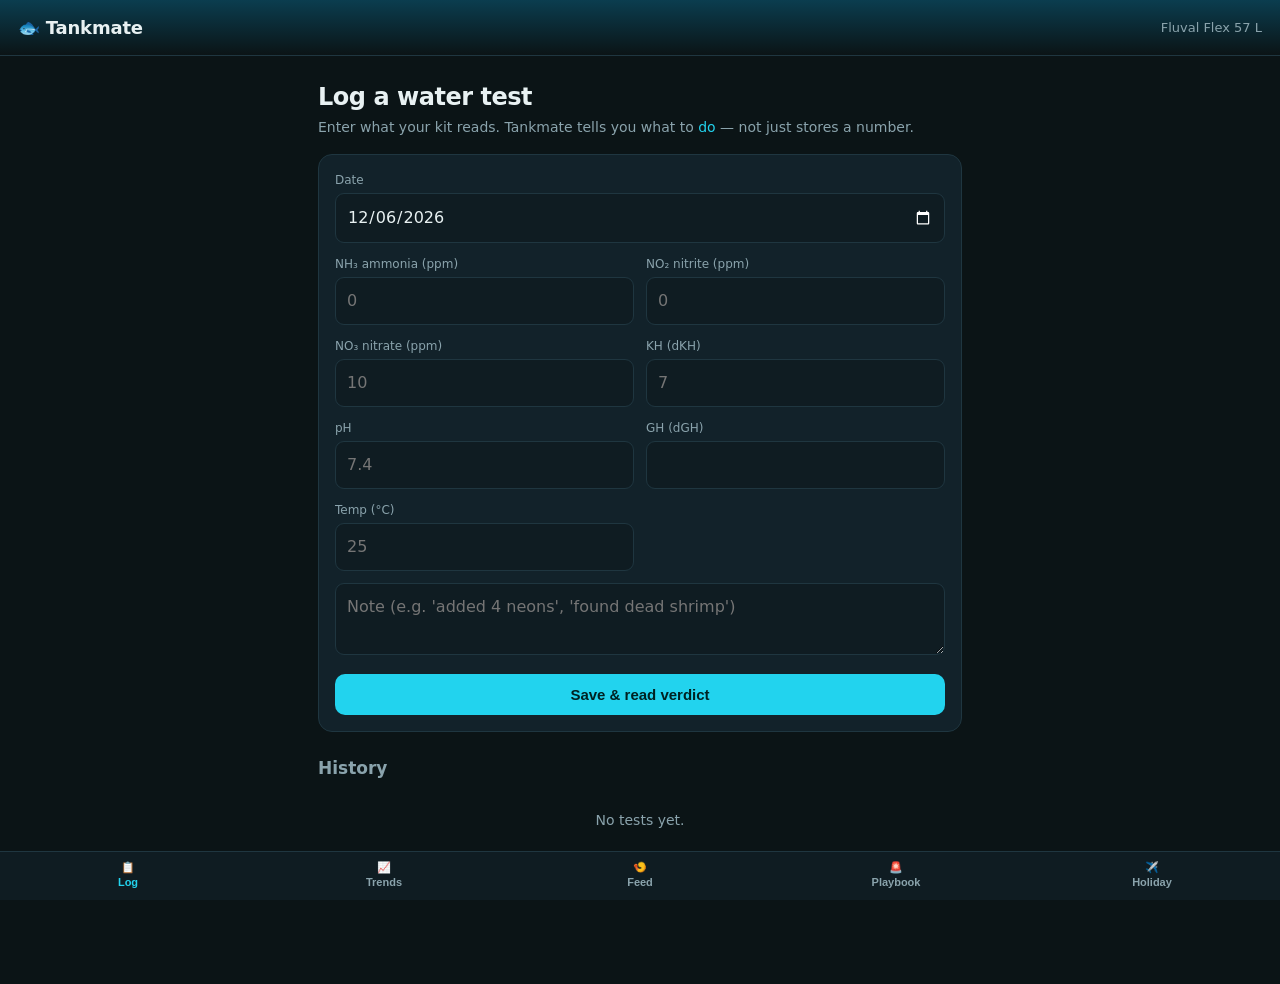
==== index.html @ 2f3f2711 "fix(web): keep keyboard focus ring on handover heading; numeric keypad for integer fields Review fol" ====
<!doctype html>
<html lang="en">
<head>
<meta charset="utf-8">
<meta name="viewport" content="width=device-width, initial-scale=1, viewport-fit=cover">
<meta name="theme-color" content="#0b3d4f">
<title>Tankmate — your aquarium co-pilot</title>
<meta name="description" content="Free local-first aquarium app: log water tests and get a plain verdict and action for ammonia, nitrite, nitrate, KH and pH, plus trends, feeding rotation, an incident playbook and a holiday handover sheet. Works offline; your data stays on your device.">
<meta name="color-scheme" content="dark">
<meta property="og:type" content="website">
<meta property="og:title" content="Tankmate — your aquarium co-pilot">
<meta property="og:description" content="Log a water test, get a verdict and what to do next. Offline, private, no account.">
<meta name="twitter:card" content="summary">
<link rel="icon" href="icon.svg" type="image/svg+xml">
<link rel="manifest" href="manifest.webmanifest">
<link rel="stylesheet" href="styles.css">
</head>
<body>
<header>
  <div class="brand">🐟 <b>Tankmate</b></div>
  <div class="tankname" id="tankname">Fluval Flex 57 L</div>
</header>

<noscript><p style="padding:16px">Tankmate needs JavaScript to run. Nothing is sent anywhere: your tests stay on this device.</p></noscript>

<main>
  <!-- LOG TAB -->
  <section id="tab-log" class="tab active">
    <h1>Log a water test</h1>
    <p class="sub">Enter what your kit reads. Tankmate tells you what to <em>do</em> — not just stores a number.</p>
    <form id="testform" class="card">
      <div class="row"><label for="f-date">Date</label><input type="date" id="f-date"></div>
      <div class="grid2">
        <div><label for="f-nh3">NH₃ ammonia (ppm)</label><input type="number" step="0.01" id="f-nh3" inputmode="decimal" autocomplete="off" placeholder="0"></div>
        <div><label for="f-no2">NO₂ nitrite (ppm)</label><input type="number" step="0.01" id="f-no2" inputmode="decimal" autocomplete="off" placeholder="0"></div>
        <div><label for="f-no3">NO₃ nitrate (ppm)</label><input type="number" step="1" id="f-no3" inputmode="numeric" autocomplete="off" placeholder="10"></div>
        <div><label for="f-kh">KH (dKH)</label><input type="number" step="1" id="f-kh" inputmode="numeric" autocomplete="off" placeholder="7"></div>
        <div><label for="f-ph">pH</label><input type="number" step="0.1" id="f-ph" inputmode="decimal" autocomplete="off" placeholder="7.4"></div>
        <div><label for="f-gh">GH (dGH)</label><input type="number" step="1" id="f-gh" inputmode="numeric" autocomplete="off" placeholder=""></div>
        <div><label for="f-temp">Temp (°C)</label><input type="number" step="0.1" id="f-temp" inputmode="decimal" autocomplete="off" placeholder="25"></div>
      </div>
      <textarea id="f-note" aria-label="Note" placeholder="Note (e.g. 'added 4 neons', 'found dead shrimp')"></textarea>
      <button type="submit">Save & read verdict</button>
    </form>
    <div id="verdicts" aria-live="polite"></div>
    <h2>History</h2>
    <div id="history" class="history"></div>
  </section>

  <!-- TRENDS TAB -->
  <section id="tab-trends" class="tab">
    <h1>Trends</h1>
    <p class="sub">The rate of change matters more than any single reading.</p>
    <div id="trend-cards"></div>
    <div class="card"><canvas id="chart" height="180" role="img" aria-label="Chart of nitrate and KH over time"></canvas><div class="legend" id="legend"></div></div>
  </section>

  <!-- FEEDING TAB -->
  <section id="tab-feed" class="tab">
    <h1>Feeding</h1>
    <div id="feed-today" class="card hero"></div>
    <h2>Daily schedule</h2>
    <div class="card">
      <p><b>Morning</b> — Tetra Micro Granules, one 3-finger pinch (gone in 60 s). If food hits the bottom, it was too much.</p>
      <p><b>After lights-out</b> — ONE item from the rotation below. <em>If in doubt, feed less.</em></p>
    </div>
    <h2>Sinking rotation</h2>
    <div id="rotation"></div>
  </section>

  <!-- PLAYBOOK TAB -->
  <section id="tab-playbook" class="tab">
    <h1>Incident playbook</h1>
    <p class="sub">Almost every freshwater emergency has the same first move: a partial water change.</p>
    <div id="playbook"></div>
  </section>

  <!-- HOLIDAY TAB -->
  <section id="tab-holiday" class="tab">
    <h1>Holiday handover</h1>
    <p class="sub">A friend-proof sheet for when you're away. No app does this — that's the point.</p>
    <div class="card">
      <div class="row"><label for="h-days">Days away</label><input type="number" id="h-days" value="7" min="1"></div>
      <div class="row"><label for="h-friend">Friend's name</label><input type="text" id="h-friend" placeholder="(optional)"></div>
      <button id="h-gen">Generate handover sheet</button>
    </div>
    <div id="handover"></div>
  </section>
  <footer style="text-align:center;color:var(--mut);font-size:13px;padding:18px 0 4px">
    Made by Marc · <a class="coffee-btn lemonsqueezy-button" href="https://marcriera.lemonsqueezy.com/checkout/buy/b6678503-277f-4679-81ec-1018a8c4cc12" target="_blank" rel="noopener noreferrer" style="display:none">☕ Buy me a coffee<span class="sr-only"> (opens in a new tab)</span></a>
  </footer>
</main>

<div id="tabannounce" class="sr-only" role="status"></div>
<nav class="tabbar" aria-label="Sections">
  <button data-tab="log" class="active" aria-current="page"><span aria-hidden="true">📋</span><span>Log</span></button>
  <button data-tab="trends"><span aria-hidden="true">📈</span><span>Trends</span></button>
  <button data-tab="feed"><span aria-hidden="true">🍤</span><span>Feed</span></button>
  <button data-tab="playbook"><span aria-hidden="true">🚨</span><span>Playbook</span></button>
  <button data-tab="holiday"><span aria-hidden="true">✈️</span><span>Holiday</span></button>
</nav>

<div id="installnudge" class="nudge" role="note" hidden>
  <span id="nudge-text"></span>
  <button id="nudge-install" type="button" hidden>Install Tankmate</button>
  <button id="nudge-close" type="button" aria-label="Dismiss">✕</button>
</div>

<script src="tanks.js"></script>
<script src="nudge.js"></script>
<script src="app.js"></script>
<script>
  // Reveal the coffee button only once a real checkout URL is configured.
  document.querySelectorAll('.coffee-btn').forEach(function (b) {
    if (b.href.indexOf('LEMONSQUEEZY_STORE') === -1) b.style.display = '';
  });
</script>
</body>
</html>
---- styles.css ----
:root{
  --bg:#0b1416; --panel:#12222a; --panel2:#0f1c22; --line:#1f3640; --ink:#e8f1f2; --mut:#8aa3ac;
  --good:#34d399; --warn:#fbbf24; --bad:#f87171; --acc:#22d3ee; --acc-d:#0b3d4f;
}
*{box-sizing:border-box} html,body{margin:0}
body{font:16px/1.5 system-ui,-apple-system,Segoe UI,Roboto,sans-serif;background:var(--bg);color:var(--ink);padding-bottom:74px}
/* The top padding picks up the device's safe-area inset so the header clears the
   status bar / Dynamic Island when Tankmate runs full-screen: added to the Home
   Screen on iOS, or inside the native iOS app. env() is 0 in a normal browser
   tab, so this is a no-op on the website. */
header{position:sticky;top:0;z-index:5;display:flex;justify-content:space-between;align-items:center;
  padding:14px 18px;padding-top:calc(14px + env(safe-area-inset-top));
  background:linear-gradient(180deg,var(--acc-d),#0b1416);border-bottom:1px solid var(--line)}
.brand{font-size:18px} .brand b{letter-spacing:-.01em}
.tankname{font-size:13px;color:var(--mut)}
main{max-width:680px;margin:0 auto;padding:18px}
.tab{display:none} .tab.active{display:block;animation:f .2s ease}
@keyframes f{from{opacity:0;transform:translateY(4px)}to{opacity:1}}
h1{font-size:24px;margin:.2em 0 .1em;letter-spacing:-.02em} h2{font-size:17px;margin:1.4em 0 .5em;color:var(--mut)}
.sub{color:var(--mut);margin:0 0 16px;font-size:14px} em{color:var(--acc);font-style:normal}
.card{background:var(--panel);border:1px solid var(--line);border-radius:14px;padding:16px;margin-bottom:14px}
.card.hero{background:linear-gradient(135deg,#123,var(--panel));border-color:var(--acc-d)}
label{display:block;font-size:12px;color:var(--mut);margin:0 0 4px}
input,textarea,select{width:100%;padding:11px;border-radius:9px;border:1px solid var(--line);background:var(--panel2);color:var(--ink);font:inherit}
.row{margin-bottom:12px} .grid2{display:grid;grid-template-columns:1fr 1fr;gap:12px;margin-bottom:12px}
textarea{min-height:54px;margin-bottom:12px;resize:vertical}
button{cursor:pointer;border:none;border-radius:10px;background:var(--acc);color:#022;font-weight:700;padding:12px 16px;font-size:15px;width:100%}
button:hover{filter:brightness(1.08)}
.verdict{border-left:4px solid var(--mut);border-radius:10px;padding:12px 14px;margin:10px 0;background:var(--panel)}
.verdict.good{border-color:var(--good)} .verdict.warn{border-color:var(--warn)} .verdict.bad{border-color:var(--bad)}
.verdict .top{display:flex;justify-content:space-between;align-items:baseline;font-weight:700}
.verdict .v{font-size:13px;padding:2px 8px;border-radius:99px}
.verdict.good .v{background:rgba(52,211,153,.15);color:var(--good)}
.verdict.warn .v{background:rgba(251,191,36,.15);color:var(--warn)}
.verdict.bad .v{background:rgba(248,113,113,.15);color:var(--bad)}
.verdict p{margin:.4em 0 0;font-size:14px;color:var(--ink)}
.verdict .act{margin-top:.5em;font-size:13px;color:var(--mut)}
.history .h{display:flex;justify-content:space-between;padding:10px 0;border-bottom:1px dashed var(--line);font-size:14px}
.history .h .d{color:var(--mut)} .history .h .vals{font-variant-numeric:tabular-nums}
.dot{display:inline-block;width:9px;height:9px;border-radius:99px;margin-left:5px;vertical-align:middle}
.dot.good{background:var(--good)} .dot.warn{background:var(--warn)} .dot.bad{background:var(--bad)}
.trend{display:flex;justify-content:space-between;align-items:center}
.trend .big{font-size:26px;font-weight:800} .trend small{color:var(--mut)}
.pb{border:1px solid var(--line);border-radius:12px;margin-bottom:10px;overflow:hidden}
.pb summary{padding:14px;font-weight:700;cursor:pointer;list-style:none;display:flex;justify-content:space-between}
.pb summary::-webkit-details-marker{display:none}
.pb[open] summary{border-bottom:1px solid var(--line)}
.pb .body{padding:14px} .pb .first{color:var(--bad);font-weight:600} .pb .then{color:var(--mut);font-size:14px;margin-top:6px}
.rot{display:flex;justify-content:space-between;padding:11px 14px;border:1px solid var(--line);border-radius:10px;margin-bottom:8px}
.rot.today{border-color:var(--acc);background:rgba(34,211,238,.07)}
.rot .day{font-weight:700;width:46px} .rot .food{flex:1} .rot .port{color:var(--mut);font-size:13px;text-align:right}
.sheet{background:#fff;color:#111;border-radius:12px;padding:20px;font-size:14px;line-height:1.6}
.sheet h3{margin:.2em 0} .sheet ul{padding-left:18px} .sheet .box{border:1px dashed #999;border-radius:8px;padding:10px;margin:10px 0}
.sheet .print{background:#0b3d4f;color:#fff}
.tabbar{position:fixed;bottom:0;left:0;right:0;display:flex;background:var(--panel2);border-top:1px solid var(--line);padding-bottom:env(safe-area-inset-bottom)}
.tabbar button{flex:1;min-height:48px;background:none;color:var(--mut);font-weight:600;font-size:11px;display:flex;flex-direction:column;align-items:center;gap:2px;padding:9px 0;border-radius:0}
.tabbar button span{font-size:11px} .tabbar button.active{color:var(--acc)}
canvas{width:100%}
.sheet h3:focus:not(:focus-visible){outline:none}
.sheet h3:focus-visible{outline:2px solid #0b3d4f;outline-offset:2px} .legend{display:flex;gap:14px;flex-wrap:wrap;font-size:12px;color:var(--mut);margin-top:8px}
.legend i{display:inline-block;width:10px;height:3px;margin-right:4px;vertical-align:middle}
.legend i.dash{width:14px;height:0;border-top:3px dashed currentColor}
.empty{color:var(--mut);font-size:14px;text-align:center;padding:20px}
/* Native-iOS tank switcher (only rendered when the shell reports itself). */
#tankswitch{background:var(--panel);color:var(--ink);border:1px solid var(--line);border-radius:8px;
  font:inherit;font-size:13px;padding:4px 6px;max-width:42vw}
/* Install nudge: dismissible bar above the tab bar, shown after the first saved test. */
.nudge{position:fixed;left:0;right:0;bottom:calc(58px + env(safe-area-inset-bottom));z-index:5;display:flex;align-items:center;gap:8px;
  max-width:680px;margin:0 auto;padding:10px 12px;background:var(--panel2);border:1px solid var(--acc);border-radius:10px;font-size:13px}
.nudge[hidden]{display:none}
/* Bar (~45px; ~75px when the text wraps on narrow screens) sits above the 58px tab bar: keep content scrollable past it. */
body.has-nudge{padding-bottom:calc(150px + env(safe-area-inset-bottom))}
.nudge span{flex:1} .nudge button{flex:none;width:auto;padding:6px 10px;font-size:13px;min-height:44px;min-width:44px}
.nudge #nudge-close{background:none;color:var(--mut)}

@media (prefers-reduced-motion:reduce){.tab.active{animation:none}}
/* Holiday handover: print only the sheet, on white. */
@media print{
  header,.tabbar,.nudge,footer,h1,.sub,#tab-holiday>*:not(#handover){display:none!important}
  body{background:#fff;color:#000;padding:0} main{padding:0;max-width:none}
}

.sr-only{position:absolute;width:1px;height:1px;margin:-1px;padding:0;overflow:hidden;clip:rect(0,0,0,0);white-space:nowrap;border:0}

/* Keyboard focus: visible on every interactive control (the dark theme hides the default ring). */
a:focus-visible,button:focus-visible,input:focus-visible,textarea:focus-visible,select:focus-visible,summary:focus-visible{outline:2px solid var(--acc);outline-offset:2px}
summary:focus-visible,.tabbar button:focus-visible{outline-offset:-2px} /* parents clip an outside ring */
footer a{color:var(--acc)}

html{scroll-padding-bottom:90px} /* keep a focused control clear of the fixed tab bar */
html:has(body.has-nudge){scroll-padding-bottom:160px}
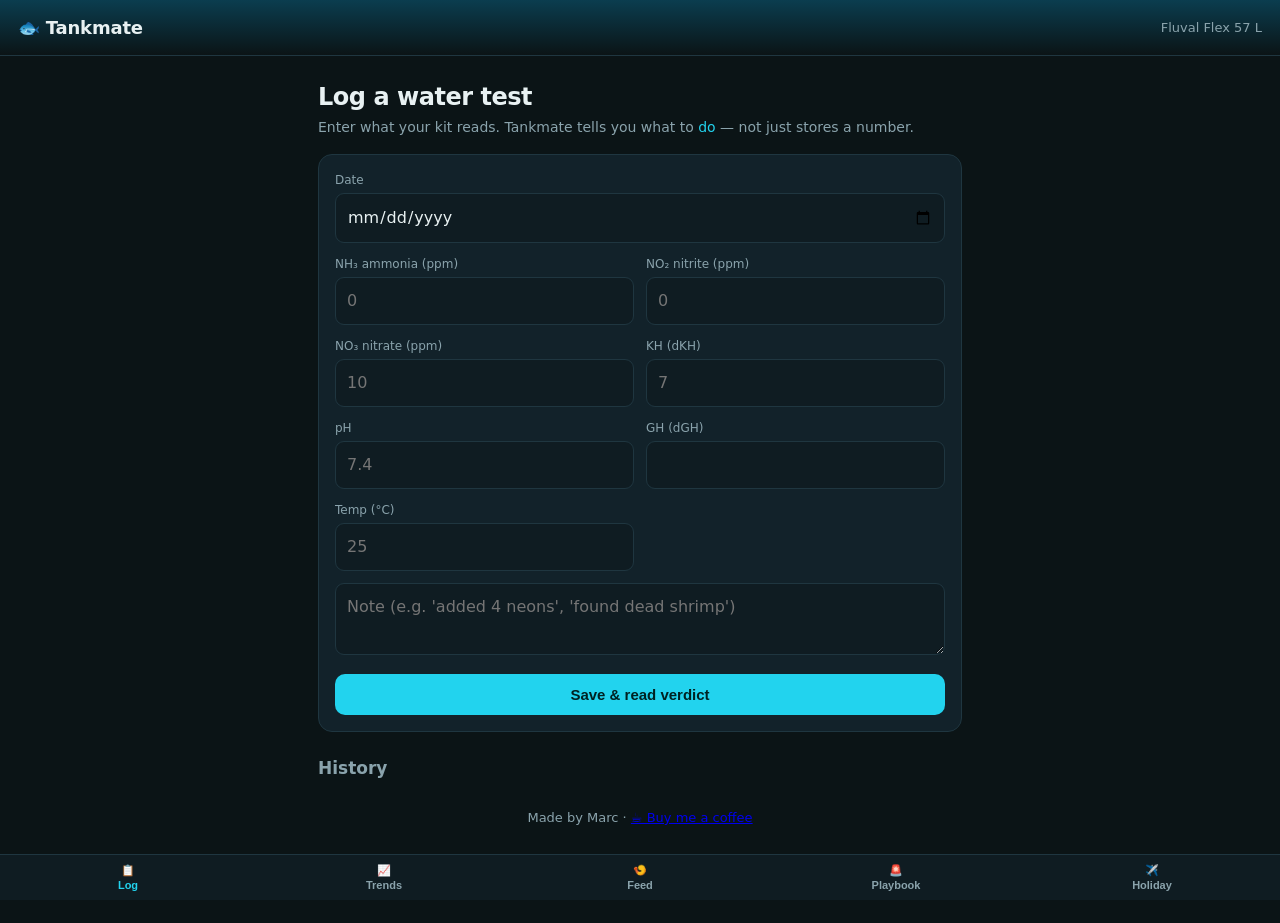
==== commit 7b79ebda: "fix(a11y): associate form labels, announce verdicts, visible focus Labels were not tied to their inp" ====
--- a/index.html
+++ b/index.html
@@ -5,13 +5,6 @@
 <meta name="viewport" content="width=device-width, initial-scale=1, viewport-fit=cover">
 <meta name="theme-color" content="#0b3d4f">
 <title>Tankmate — your aquarium co-pilot</title>
-<meta name="description" content="Free local-first aquarium app: log water tests and get a plain verdict and action for ammonia, nitrite, nitrate, KH and pH, plus trends, feeding rotation, an incident playbook and a holiday handover sheet. Works offline; your data stays on your device.">
-<meta name="color-scheme" content="dark">
-<meta property="og:type" content="website">
-<meta property="og:title" content="Tankmate — your aquarium co-pilot">
-<meta property="og:description" content="Log a water test, get a verdict and what to do next. Offline, private, no account.">
-<meta name="twitter:card" content="summary">
-<link rel="icon" href="icon.svg" type="image/svg+xml">
 <link rel="manifest" href="manifest.webmanifest">
 <link rel="stylesheet" href="styles.css">
 </head>
@@ -21,8 +14,6 @@
   <div class="tankname" id="tankname">Fluval Flex 57 L</div>
 </header>
 
-<noscript><p style="padding:16px">Tankmate needs JavaScript to run. Nothing is sent anywhere: your tests stay on this device.</p></noscript>
-
 <main>
   <!-- LOG TAB -->
   <section id="tab-log" class="tab active">
@@ -31,13 +22,13 @@
     <form id="testform" class="card">
       <div class="row"><label for="f-date">Date</label><input type="date" id="f-date"></div>
       <div class="grid2">
-        <div><label for="f-nh3">NH₃ ammonia (ppm)</label><input type="number" step="0.01" id="f-nh3" inputmode="decimal" autocomplete="off" placeholder="0"></div>
-        <div><label for="f-no2">NO₂ nitrite (ppm)</label><input type="number" step="0.01" id="f-no2" inputmode="decimal" autocomplete="off" placeholder="0"></div>
-        <div><label for="f-no3">NO₃ nitrate (ppm)</label><input type="number" step="1" id="f-no3" inputmode="numeric" autocomplete="off" placeholder="10"></div>
-        <div><label for="f-kh">KH (dKH)</label><input type="number" step="1" id="f-kh" inputmode="numeric" autocomplete="off" placeholder="7"></div>
-        <div><label for="f-ph">pH</label><input type="number" step="0.1" id="f-ph" inputmode="decimal" autocomplete="off" placeholder="7.4"></div>
-        <div><label for="f-gh">GH (dGH)</label><input type="number" step="1" id="f-gh" inputmode="numeric" autocomplete="off" placeholder=""></div>
-        <div><label for="f-temp">Temp (°C)</label><input type="number" step="0.1" id="f-temp" inputmode="decimal" autocomplete="off" placeholder="25"></div>
+        <div><label for="f-nh3">NH₃ ammonia (ppm)</label><input type="number" min="0" step="0.01" id="f-nh3" placeholder="0"></div>
+        <div><label for="f-no2">NO₂ nitrite (ppm)</label><input type="number" min="0" step="0.01" id="f-no2" placeholder="0"></div>
+        <div><label for="f-no3">NO₃ nitrate (ppm)</label><input type="number" min="0" step="1" id="f-no3" placeholder="10"></div>
+        <div><label for="f-kh">KH (dKH)</label><input type="number" min="0" step="1" id="f-kh" placeholder="7"></div>
+        <div><label for="f-ph">pH</label><input type="number" min="0" step="0.1" id="f-ph" placeholder="7.4"></div>
+        <div><label for="f-gh">GH (dGH)</label><input type="number" min="0" step="1" id="f-gh" placeholder=""></div>
+        <div><label for="f-temp">Temp (°C)</label><input type="number" min="0" step="0.1" id="f-temp" placeholder="25"></div>
       </div>
       <textarea id="f-note" aria-label="Note" placeholder="Note (e.g. 'added 4 neons', 'found dead shrimp')"></textarea>
       <button type="submit">Save & read verdict</button>
@@ -52,7 +43,7 @@
     <h1>Trends</h1>
     <p class="sub">The rate of change matters more than any single reading.</p>
     <div id="trend-cards"></div>
-    <div class="card"><canvas id="chart" height="180" role="img" aria-label="Chart of nitrate and KH over time"></canvas><div class="legend" id="legend"></div></div>
+    <div class="card"><canvas id="chart" height="180" role="img" aria-label="Chart of nitrate and KH over time; the figures are in the cards above and the history list."></canvas><div class="legend" id="legend"></div></div>
   </section>
 
   <!-- FEEDING TAB -->
@@ -80,35 +71,28 @@
     <h1>Holiday handover</h1>
     <p class="sub">A friend-proof sheet for when you're away. No app does this — that's the point.</p>
     <div class="card">
-      <div class="row"><label for="h-days">Days away</label><input type="number" id="h-days" value="7" min="1"></div>
+      <div class="row"><label for="h-days">Days away</label><input type="number" id="h-days" value="7" min="1" max="365" step="1"></div>
       <div class="row"><label for="h-friend">Friend's name</label><input type="text" id="h-friend" placeholder="(optional)"></div>
-      <button id="h-gen">Generate handover sheet</button>
+      <button type="button" id="h-gen">Generate handover sheet</button>
     </div>
-    <div id="handover"></div>
+    <div id="handover" aria-live="polite"></div>
   </section>
   <footer style="text-align:center;color:var(--mut);font-size:13px;padding:18px 0 4px">
-    Made by Marc · <a class="coffee-btn lemonsqueezy-button" href="https://marcriera.lemonsqueezy.com/checkout/buy/b6678503-277f-4679-81ec-1018a8c4cc12" target="_blank" rel="noopener noreferrer" style="display:none">☕ Buy me a coffee<span class="sr-only"> (opens in a new tab)</span></a>
+    Made by Marc · <a class="coffee-btn lemonsqueezy-button" href="https://marcriera.lemonsqueezy.com/checkout/buy/5fbc35a0-bd77-470f-8e9b-e184199a3f4f?embed=1" style="display:none">☕ Buy me a coffee</a>
   </footer>
 </main>
 
-<div id="tabannounce" class="sr-only" role="status"></div>
 <nav class="tabbar" aria-label="Sections">
-  <button data-tab="log" class="active" aria-current="page"><span aria-hidden="true">📋</span><span>Log</span></button>
-  <button data-tab="trends"><span aria-hidden="true">📈</span><span>Trends</span></button>
-  <button data-tab="feed"><span aria-hidden="true">🍤</span><span>Feed</span></button>
-  <button data-tab="playbook"><span aria-hidden="true">🚨</span><span>Playbook</span></button>
-  <button data-tab="holiday"><span aria-hidden="true">✈️</span><span>Holiday</span></button>
+  <button type="button" data-tab="log" class="active" aria-current="page"><span aria-hidden="true">📋</span><span>Log</span></button>
+  <button type="button" data-tab="trends"><span aria-hidden="true">📈</span><span>Trends</span></button>
+  <button type="button" data-tab="feed"><span aria-hidden="true">🍤</span><span>Feed</span></button>
+  <button type="button" data-tab="playbook"><span aria-hidden="true">🚨</span><span>Playbook</span></button>
+  <button type="button" data-tab="holiday"><span aria-hidden="true">✈️</span><span>Holiday</span></button>
 </nav>
 
-<div id="installnudge" class="nudge" role="note" hidden>
-  <span id="nudge-text"></span>
-  <button id="nudge-install" type="button" hidden>Install Tankmate</button>
-  <button id="nudge-close" type="button" aria-label="Dismiss">✕</button>
-</div>
-
-<script src="tanks.js"></script>
-<script src="nudge.js"></script>
 <script src="app.js"></script>
+<!-- Lemon Squeezy hosted-checkout overlay -->
+<script src="https://app.lemonsqueezy.com/js/lemon.js" defer></script>
 <script>
   // Reveal the coffee button only once a real checkout URL is configured.
   document.querySelectorAll('.coffee-btn').forEach(function (b) {
--- a/styles.css
+++ b/styles.css
@@ -53,39 +53,12 @@
 .sheet h3{margin:.2em 0} .sheet ul{padding-left:18px} .sheet .box{border:1px dashed #999;border-radius:8px;padding:10px;margin:10px 0}
 .sheet .print{background:#0b3d4f;color:#fff}
 .tabbar{position:fixed;bottom:0;left:0;right:0;display:flex;background:var(--panel2);border-top:1px solid var(--line);padding-bottom:env(safe-area-inset-bottom)}
-.tabbar button{flex:1;min-height:48px;background:none;color:var(--mut);font-weight:600;font-size:11px;display:flex;flex-direction:column;align-items:center;gap:2px;padding:9px 0;border-radius:0}
+.tabbar button{flex:1;background:none;color:var(--mut);font-weight:600;font-size:11px;display:flex;flex-direction:column;align-items:center;gap:2px;padding:9px 0;border-radius:0}
 .tabbar button span{font-size:11px} .tabbar button.active{color:var(--acc)}
-canvas{width:100%}
-.sheet h3:focus:not(:focus-visible){outline:none}
-.sheet h3:focus-visible{outline:2px solid #0b3d4f;outline-offset:2px} .legend{display:flex;gap:14px;flex-wrap:wrap;font-size:12px;color:var(--mut);margin-top:8px}
+canvas{width:100%} .legend{display:flex;gap:14px;flex-wrap:wrap;font-size:12px;color:var(--mut);margin-top:8px}
 .legend i{display:inline-block;width:10px;height:3px;margin-right:4px;vertical-align:middle}
-.legend i.dash{width:14px;height:0;border-top:3px dashed currentColor}
 .empty{color:var(--mut);font-size:14px;text-align:center;padding:20px}
-/* Native-iOS tank switcher (only rendered when the shell reports itself). */
-#tankswitch{background:var(--panel);color:var(--ink);border:1px solid var(--line);border-radius:8px;
-  font:inherit;font-size:13px;padding:4px 6px;max-width:42vw}
-/* Install nudge: dismissible bar above the tab bar, shown after the first saved test. */
-.nudge{position:fixed;left:0;right:0;bottom:calc(58px + env(safe-area-inset-bottom));z-index:5;display:flex;align-items:center;gap:8px;
-  max-width:680px;margin:0 auto;padding:10px 12px;background:var(--panel2);border:1px solid var(--acc);border-radius:10px;font-size:13px}
-.nudge[hidden]{display:none}
-/* Bar (~45px; ~75px when the text wraps on narrow screens) sits above the 58px tab bar: keep content scrollable past it. */
-body.has-nudge{padding-bottom:calc(150px + env(safe-area-inset-bottom))}
-.nudge span{flex:1} .nudge button{flex:none;width:auto;padding:6px 10px;font-size:13px;min-height:44px;min-width:44px}
-.nudge #nudge-close{background:none;color:var(--mut)}
-
+/* Keyboard focus must be visible on the dark theme (buttons, inputs, playbook summaries). */
+:focus-visible{outline:2px solid var(--acc);outline-offset:2px}
+.sheet :focus-visible{outline-color:#0b3d4f}
 @media (prefers-reduced-motion:reduce){.tab.active{animation:none}}
-/* Holiday handover: print only the sheet, on white. */
-@media print{
-  header,.tabbar,.nudge,footer,h1,.sub,#tab-holiday>*:not(#handover){display:none!important}
-  body{background:#fff;color:#000;padding:0} main{padding:0;max-width:none}
-}
-
-.sr-only{position:absolute;width:1px;height:1px;margin:-1px;padding:0;overflow:hidden;clip:rect(0,0,0,0);white-space:nowrap;border:0}
-
-/* Keyboard focus: visible on every interactive control (the dark theme hides the default ring). */
-a:focus-visible,button:focus-visible,input:focus-visible,textarea:focus-visible,select:focus-visible,summary:focus-visible{outline:2px solid var(--acc);outline-offset:2px}
-summary:focus-visible,.tabbar button:focus-visible{outline-offset:-2px} /* parents clip an outside ring */
-footer a{color:var(--acc)}
-
-html{scroll-padding-bottom:90px} /* keep a focused control clear of the fixed tab bar */
-html:has(body.has-nudge){scroll-padding-bottom:160px}
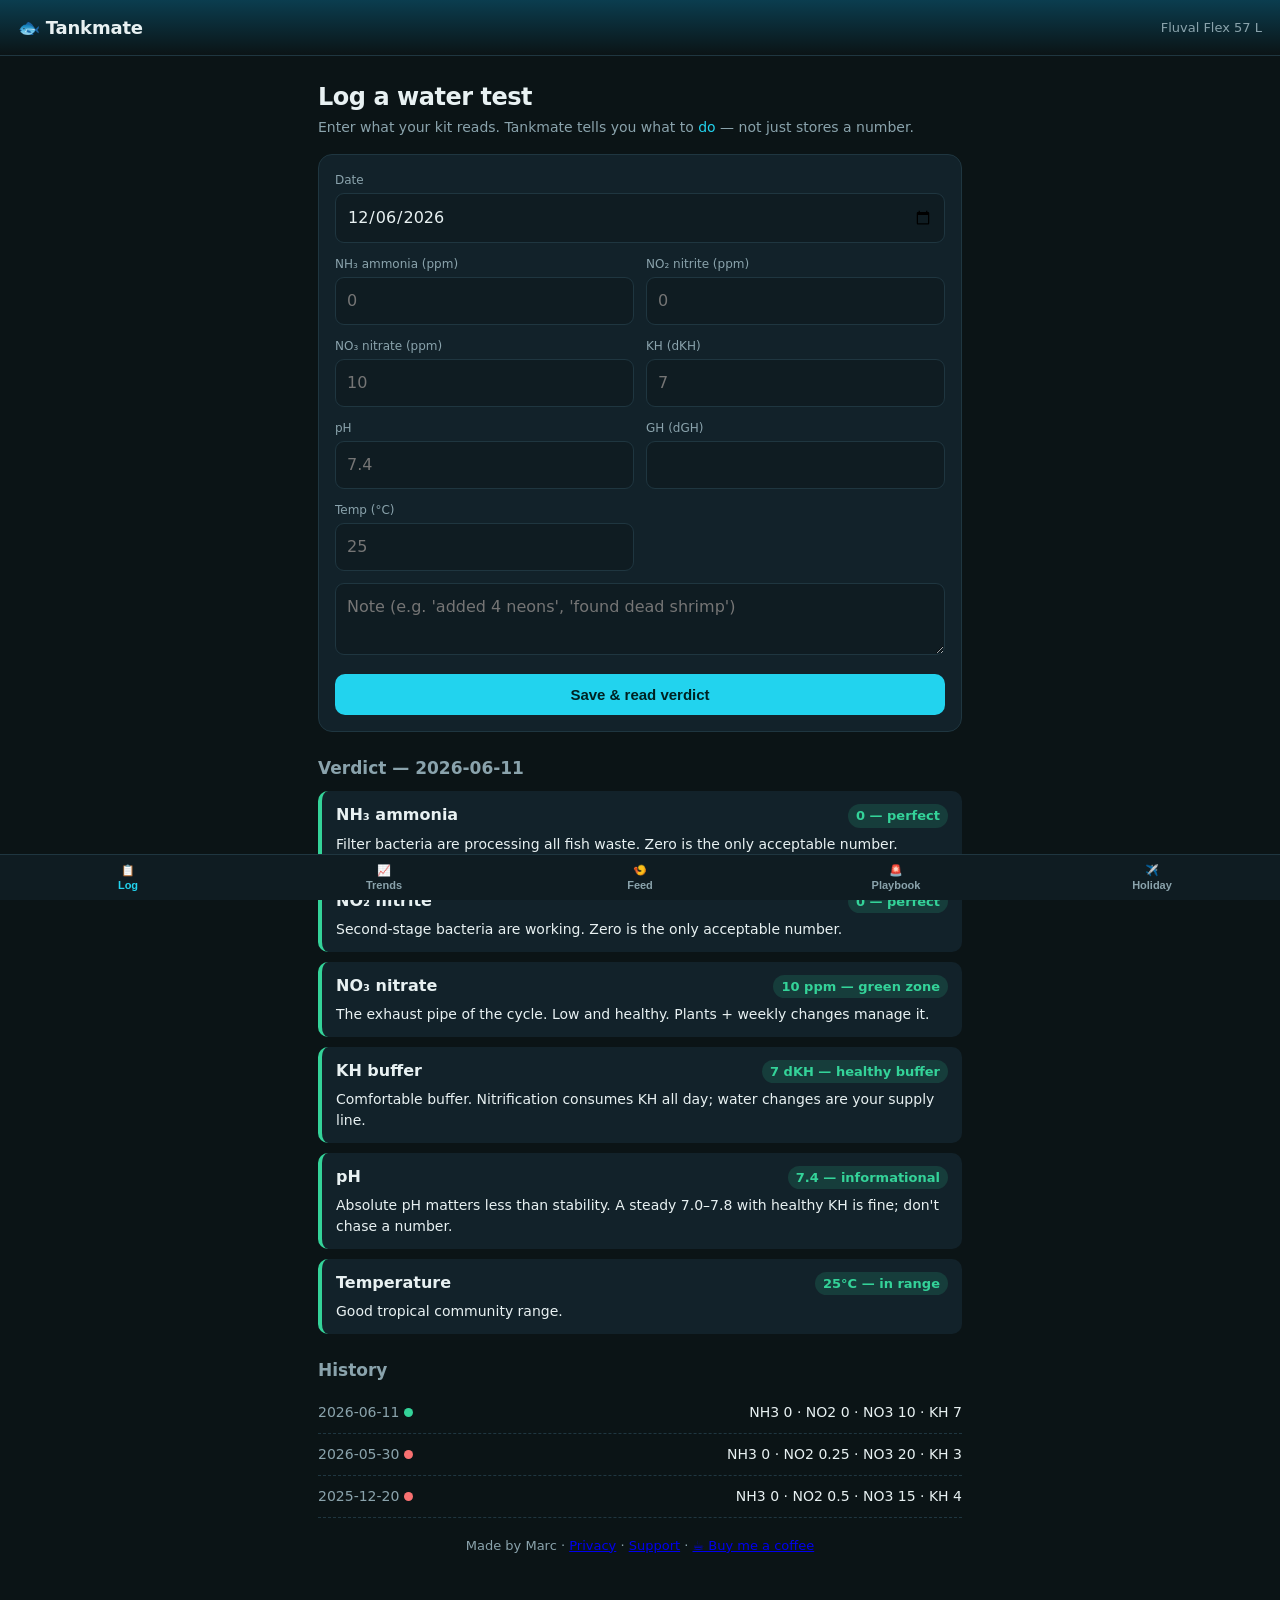
==== commit e63d02ff: "docs(site): make the privacy and support pages match what the app does Privacy: disclose the Lemon S" ====
--- a/index.html
+++ b/index.html
@@ -5,6 +5,14 @@
 <meta name="viewport" content="width=device-width, initial-scale=1, viewport-fit=cover">
 <meta name="theme-color" content="#0b3d4f">
 <title>Tankmate — your aquarium co-pilot</title>
+<meta name="description" content="Log your aquarium water tests and get a verdict and an action, not just a stored number. Free, no account, works offline; your data stays on your device.">
+<link rel="canonical" href="https://tankmate.joanmarcriera.es/">
+<meta property="og:type" content="website">
+<meta property="og:site_name" content="Tankmate">
+<meta property="og:title" content="Tankmate — your aquarium co-pilot">
+<meta property="og:description" content="Log your aquarium water tests and get a verdict and an action, not just a stored number. Free, no account, works offline; your data stays on your device.">
+<meta property="og:url" content="https://tankmate.joanmarcriera.es/">
+<link rel="icon" href="icon.svg" type="image/svg+xml">
 <link rel="manifest" href="manifest.webmanifest">
 <link rel="stylesheet" href="styles.css">
 </head>
@@ -20,20 +28,20 @@
     <h1>Log a water test</h1>
     <p class="sub">Enter what your kit reads. Tankmate tells you what to <em>do</em> — not just stores a number.</p>
     <form id="testform" class="card">
-      <div class="row"><label for="f-date">Date</label><input type="date" id="f-date"></div>
+      <div class="row"><label>Date</label><input type="date" id="f-date"></div>
       <div class="grid2">
-        <div><label for="f-nh3">NH₃ ammonia (ppm)</label><input type="number" min="0" step="0.01" id="f-nh3" placeholder="0"></div>
-        <div><label for="f-no2">NO₂ nitrite (ppm)</label><input type="number" min="0" step="0.01" id="f-no2" placeholder="0"></div>
-        <div><label for="f-no3">NO₃ nitrate (ppm)</label><input type="number" min="0" step="1" id="f-no3" placeholder="10"></div>
-        <div><label for="f-kh">KH (dKH)</label><input type="number" min="0" step="1" id="f-kh" placeholder="7"></div>
-        <div><label for="f-ph">pH</label><input type="number" min="0" step="0.1" id="f-ph" placeholder="7.4"></div>
-        <div><label for="f-gh">GH (dGH)</label><input type="number" min="0" step="1" id="f-gh" placeholder=""></div>
-        <div><label for="f-temp">Temp (°C)</label><input type="number" min="0" step="0.1" id="f-temp" placeholder="25"></div>
+        <div><label>NH₃ ammonia (ppm)</label><input type="number" step="0.01" id="f-nh3" placeholder="0"></div>
+        <div><label>NO₂ nitrite (ppm)</label><input type="number" step="0.01" id="f-no2" placeholder="0"></div>
+        <div><label>NO₃ nitrate (ppm)</label><input type="number" step="1" id="f-no3" placeholder="10"></div>
+        <div><label>KH (dKH)</label><input type="number" step="1" id="f-kh" placeholder="7"></div>
+        <div><label>pH</label><input type="number" step="0.1" id="f-ph" placeholder="7.4"></div>
+        <div><label>GH (dGH)</label><input type="number" step="1" id="f-gh" placeholder=""></div>
+        <div><label>Temp (°C)</label><input type="number" step="0.1" id="f-temp" placeholder="25"></div>
       </div>
-      <textarea id="f-note" aria-label="Note" placeholder="Note (e.g. 'added 4 neons', 'found dead shrimp')"></textarea>
+      <textarea id="f-note" placeholder="Note (e.g. 'added 4 neons', 'found dead shrimp')"></textarea>
       <button type="submit">Save & read verdict</button>
     </form>
-    <div id="verdicts" aria-live="polite"></div>
+    <div id="verdicts"></div>
     <h2>History</h2>
     <div id="history" class="history"></div>
   </section>
@@ -43,7 +51,7 @@
     <h1>Trends</h1>
     <p class="sub">The rate of change matters more than any single reading.</p>
     <div id="trend-cards"></div>
-    <div class="card"><canvas id="chart" height="180" role="img" aria-label="Chart of nitrate and KH over time; the figures are in the cards above and the history list."></canvas><div class="legend" id="legend"></div></div>
+    <div class="card"><canvas id="chart" height="180"></canvas><div class="legend" id="legend"></div></div>
   </section>
 
   <!-- FEEDING TAB -->
@@ -71,23 +79,23 @@
     <h1>Holiday handover</h1>
     <p class="sub">A friend-proof sheet for when you're away. No app does this — that's the point.</p>
     <div class="card">
-      <div class="row"><label for="h-days">Days away</label><input type="number" id="h-days" value="7" min="1" max="365" step="1"></div>
-      <div class="row"><label for="h-friend">Friend's name</label><input type="text" id="h-friend" placeholder="(optional)"></div>
-      <button type="button" id="h-gen">Generate handover sheet</button>
+      <div class="row"><label>Days away</label><input type="number" id="h-days" value="7" min="1"></div>
+      <div class="row"><label>Friend's name</label><input type="text" id="h-friend" placeholder="(optional)"></div>
+      <button id="h-gen">Generate handover sheet</button>
     </div>
-    <div id="handover" aria-live="polite"></div>
+    <div id="handover"></div>
   </section>
   <footer style="text-align:center;color:var(--mut);font-size:13px;padding:18px 0 4px">
-    Made by Marc · <a class="coffee-btn lemonsqueezy-button" href="https://marcriera.lemonsqueezy.com/checkout/buy/5fbc35a0-bd77-470f-8e9b-e184199a3f4f?embed=1" style="display:none">☕ Buy me a coffee</a>
+    Made by Marc · <a href="https://tankmate.joanmarcriera.es/privacy/">Privacy</a> · <a href="https://tankmate.joanmarcriera.es/support/">Support</a> · <a class="coffee-btn lemonsqueezy-button" href="https://marcriera.lemonsqueezy.com/checkout/buy/5fbc35a0-bd77-470f-8e9b-e184199a3f4f?embed=1" style="display:none">☕ Buy me a coffee</a>
   </footer>
 </main>
 
-<nav class="tabbar" aria-label="Sections">
-  <button type="button" data-tab="log" class="active" aria-current="page"><span aria-hidden="true">📋</span><span>Log</span></button>
-  <button type="button" data-tab="trends"><span aria-hidden="true">📈</span><span>Trends</span></button>
-  <button type="button" data-tab="feed"><span aria-hidden="true">🍤</span><span>Feed</span></button>
-  <button type="button" data-tab="playbook"><span aria-hidden="true">🚨</span><span>Playbook</span></button>
-  <button type="button" data-tab="holiday"><span aria-hidden="true">✈️</span><span>Holiday</span></button>
+<nav class="tabbar">
+  <button data-tab="log" class="active">📋<span>Log</span></button>
+  <button data-tab="trends">📈<span>Trends</span></button>
+  <button data-tab="feed">🍤<span>Feed</span></button>
+  <button data-tab="playbook">🚨<span>Playbook</span></button>
+  <button data-tab="holiday">✈️<span>Holiday</span></button>
 </nav>
 
 <script src="app.js"></script>
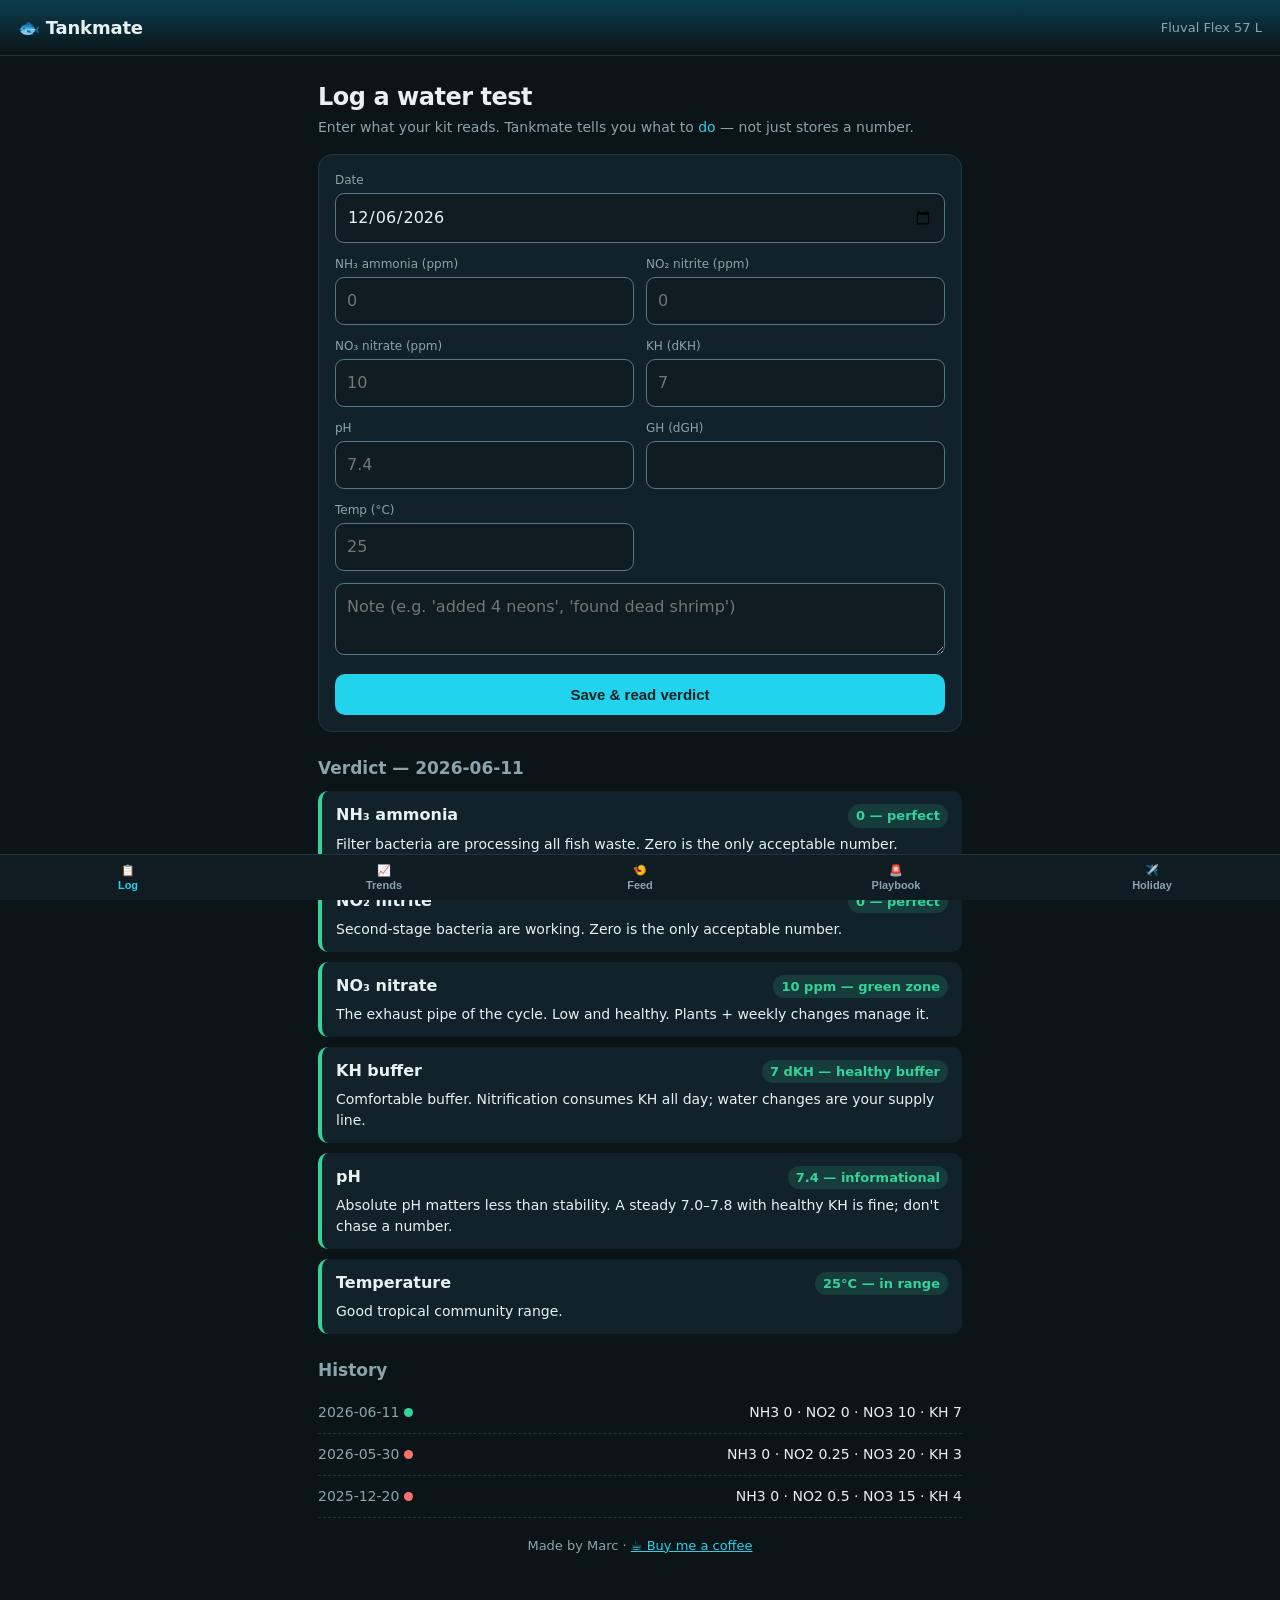
==== commit ef8a300e: "fix(a11y): move focus to the chosen tab, give colour-only states text, respect reduced motion Tab ba" ====
--- a/index.html
+++ b/index.html
@@ -5,27 +5,19 @@
 <meta name="viewport" content="width=device-width, initial-scale=1, viewport-fit=cover">
 <meta name="theme-color" content="#0b3d4f">
 <title>Tankmate — your aquarium co-pilot</title>
-<meta name="description" content="Log your aquarium water tests and get a verdict and an action, not just a stored number. Free, no account, works offline; your data stays on your device.">
-<link rel="canonical" href="https://tankmate.joanmarcriera.es/">
-<meta property="og:type" content="website">
-<meta property="og:site_name" content="Tankmate">
-<meta property="og:title" content="Tankmate — your aquarium co-pilot">
-<meta property="og:description" content="Log your aquarium water tests and get a verdict and an action, not just a stored number. Free, no account, works offline; your data stays on your device.">
-<meta property="og:url" content="https://tankmate.joanmarcriera.es/">
-<link rel="icon" href="icon.svg" type="image/svg+xml">
 <link rel="manifest" href="manifest.webmanifest">
 <link rel="stylesheet" href="styles.css">
 </head>
 <body>
 <header>
-  <div class="brand">🐟 <b>Tankmate</b></div>
+  <div class="brand"><span aria-hidden="true">🐟</span> <b>Tankmate</b></div>
   <div class="tankname" id="tankname">Fluval Flex 57 L</div>
 </header>
 
 <main>
   <!-- LOG TAB -->
   <section id="tab-log" class="tab active">
-    <h1>Log a water test</h1>
+    <h1 tabindex="-1">Log a water test</h1>
     <p class="sub">Enter what your kit reads. Tankmate tells you what to <em>do</em> — not just stores a number.</p>
     <form id="testform" class="card">
       <div class="row"><label>Date</label><input type="date" id="f-date"></div>
@@ -48,7 +40,7 @@
 
   <!-- TRENDS TAB -->
   <section id="tab-trends" class="tab">
-    <h1>Trends</h1>
+    <h1 tabindex="-1">Trends</h1>
     <p class="sub">The rate of change matters more than any single reading.</p>
     <div id="trend-cards"></div>
     <div class="card"><canvas id="chart" height="180"></canvas><div class="legend" id="legend"></div></div>
@@ -56,7 +48,7 @@
 
   <!-- FEEDING TAB -->
   <section id="tab-feed" class="tab">
-    <h1>Feeding</h1>
+    <h1 tabindex="-1">Feeding</h1>
     <div id="feed-today" class="card hero"></div>
     <h2>Daily schedule</h2>
     <div class="card">
@@ -69,14 +61,14 @@
 
   <!-- PLAYBOOK TAB -->
   <section id="tab-playbook" class="tab">
-    <h1>Incident playbook</h1>
+    <h1 tabindex="-1">Incident playbook</h1>
     <p class="sub">Almost every freshwater emergency has the same first move: a partial water change.</p>
     <div id="playbook"></div>
   </section>
 
   <!-- HOLIDAY TAB -->
   <section id="tab-holiday" class="tab">
-    <h1>Holiday handover</h1>
+    <h1 tabindex="-1">Holiday handover</h1>
     <p class="sub">A friend-proof sheet for when you're away. No app does this — that's the point.</p>
     <div class="card">
       <div class="row"><label>Days away</label><input type="number" id="h-days" value="7" min="1"></div>
@@ -86,7 +78,7 @@
     <div id="handover"></div>
   </section>
   <footer style="text-align:center;color:var(--mut);font-size:13px;padding:18px 0 4px">
-    Made by Marc · <a href="https://tankmate.joanmarcriera.es/privacy/">Privacy</a> · <a href="https://tankmate.joanmarcriera.es/support/">Support</a> · <a class="coffee-btn lemonsqueezy-button" href="https://marcriera.lemonsqueezy.com/checkout/buy/5fbc35a0-bd77-470f-8e9b-e184199a3f4f?embed=1" style="display:none">☕ Buy me a coffee</a>
+    Made by Marc · <a class="coffee-btn lemonsqueezy-button" href="https://marcriera.lemonsqueezy.com/checkout/buy/5fbc35a0-bd77-470f-8e9b-e184199a3f4f?embed=1" style="display:none">☕ Buy me a coffee</a>
   </footer>
 </main>
 
--- a/styles.css
+++ b/styles.css
@@ -1,8 +1,16 @@
 :root{
   --bg:#0b1416; --panel:#12222a; --panel2:#0f1c22; --line:#1f3640; --ink:#e8f1f2; --mut:#8aa3ac;
   --good:#34d399; --warn:#fbbf24; --bad:#f87171; --acc:#22d3ee; --acc-d:#0b3d4f;
+  /* Form-field outline: >= 3:1 against --panel/--panel2 (WCAG 1.4.11 non-text contrast). */
+  --field:#557785;
 }
 *{box-sizing:border-box} html,body{margin:0}
+/* Keep focused / scrolled-to elements clear of the sticky header and fixed tab bar (WCAG 2.4.11). */
+html{scroll-padding-top:calc(64px + env(safe-area-inset-top));scroll-padding-bottom:calc(74px + env(safe-area-inset-bottom))}
+/* Default link blue is 1.98:1 on the dark background; use the accent (10.3:1). */
+a{color:var(--acc)}
+/* Text for screen readers only (e.g. the verdict behind a coloured dot). */
+.sr-only{position:absolute;width:1px;height:1px;padding:0;margin:-1px;overflow:hidden;clip:rect(0 0 0 0);white-space:nowrap;border:0}
 body{font:16px/1.5 system-ui,-apple-system,Segoe UI,Roboto,sans-serif;background:var(--bg);color:var(--ink);padding-bottom:74px}
 /* The top padding picks up the device's safe-area inset so the header clears the
    status bar / Dynamic Island when Tankmate runs full-screen: added to the Home
@@ -21,7 +29,7 @@
 .card{background:var(--panel);border:1px solid var(--line);border-radius:14px;padding:16px;margin-bottom:14px}
 .card.hero{background:linear-gradient(135deg,#123,var(--panel));border-color:var(--acc-d)}
 label{display:block;font-size:12px;color:var(--mut);margin:0 0 4px}
-input,textarea,select{width:100%;padding:11px;border-radius:9px;border:1px solid var(--line);background:var(--panel2);color:var(--ink);font:inherit}
+input,textarea,select{width:100%;padding:11px;border-radius:9px;border:1px solid var(--field);background:var(--panel2);color:var(--ink);font:inherit}
 .row{margin-bottom:12px} .grid2{display:grid;grid-template-columns:1fr 1fr;gap:12px;margin-bottom:12px}
 textarea{min-height:54px;margin-bottom:12px;resize:vertical}
 button{cursor:pointer;border:none;border-radius:10px;background:var(--acc);color:#022;font-weight:700;padding:12px 16px;font-size:15px;width:100%}
@@ -50,15 +58,12 @@
 .rot.today{border-color:var(--acc);background:rgba(34,211,238,.07)}
 .rot .day{font-weight:700;width:46px} .rot .food{flex:1} .rot .port{color:var(--mut);font-size:13px;text-align:right}
 .sheet{background:#fff;color:#111;border-radius:12px;padding:20px;font-size:14px;line-height:1.6}
-.sheet h3{margin:.2em 0} .sheet ul{padding-left:18px} .sheet .box{border:1px dashed #999;border-radius:8px;padding:10px;margin:10px 0}
+.sheet h2{margin:.2em 0;font-size:1.17em;color:inherit} .sheet ul{padding-left:18px} .sheet .box{border:1px dashed #999;border-radius:8px;padding:10px;margin:10px 0}
 .sheet .print{background:#0b3d4f;color:#fff}
+.sheet a{color:#0b3d4f}
 .tabbar{position:fixed;bottom:0;left:0;right:0;display:flex;background:var(--panel2);border-top:1px solid var(--line);padding-bottom:env(safe-area-inset-bottom)}
 .tabbar button{flex:1;background:none;color:var(--mut);font-weight:600;font-size:11px;display:flex;flex-direction:column;align-items:center;gap:2px;padding:9px 0;border-radius:0}
 .tabbar button span{font-size:11px} .tabbar button.active{color:var(--acc)}
 canvas{width:100%} .legend{display:flex;gap:14px;flex-wrap:wrap;font-size:12px;color:var(--mut);margin-top:8px}
 .legend i{display:inline-block;width:10px;height:3px;margin-right:4px;vertical-align:middle}
 .empty{color:var(--mut);font-size:14px;text-align:center;padding:20px}
-/* Keyboard focus must be visible on the dark theme (buttons, inputs, playbook summaries). */
-:focus-visible{outline:2px solid var(--acc);outline-offset:2px}
-.sheet :focus-visible{outline-color:#0b3d4f}
-@media (prefers-reduced-motion:reduce){.tab.active{animation:none}}
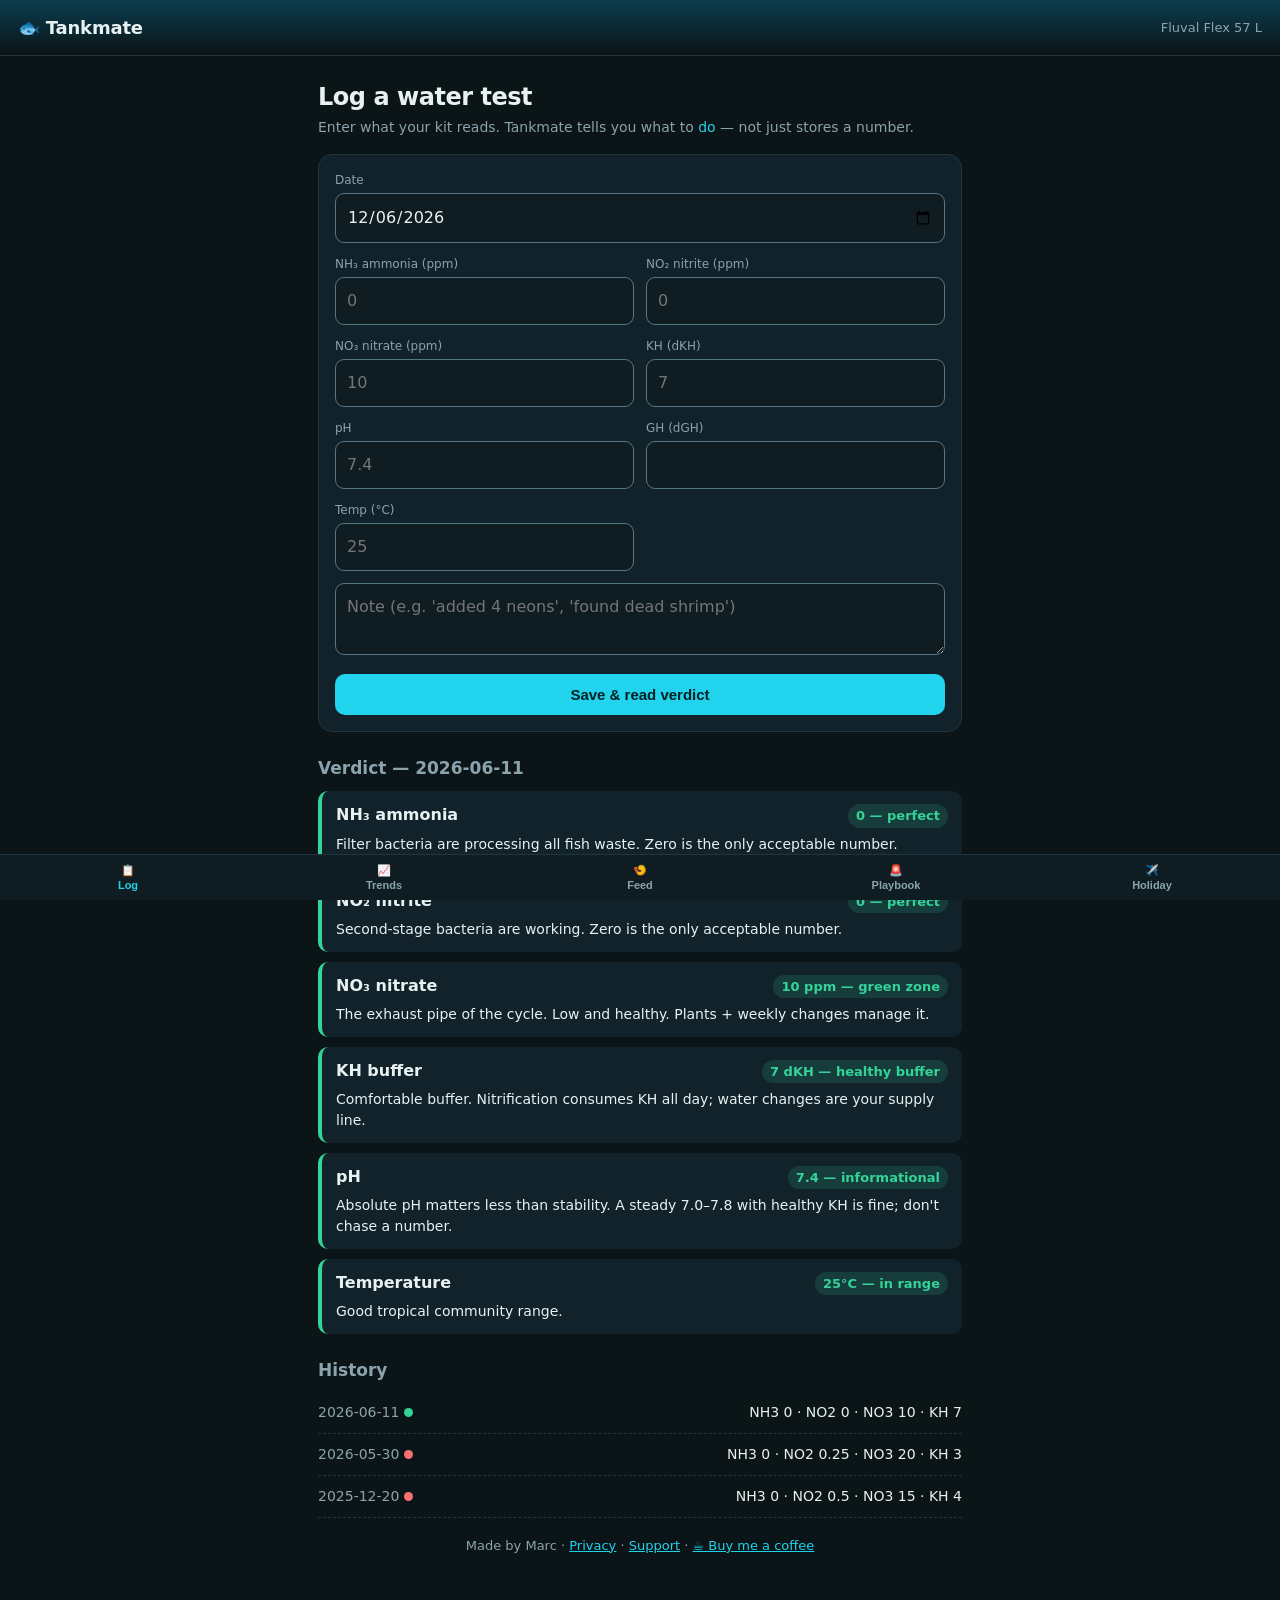
==== commit 8628afaa: "chore: merge pages-docs branch (#9) into calc-correctness Co-Authored-By: Claude Opus 5.5 <noreply@a" ====
--- a/index.html
+++ b/index.html
@@ -5,50 +5,58 @@
 <meta name="viewport" content="width=device-width, initial-scale=1, viewport-fit=cover">
 <meta name="theme-color" content="#0b3d4f">
 <title>Tankmate — your aquarium co-pilot</title>
+<meta name="description" content="Log your aquarium water tests and get a verdict and an action, not just a stored number. Free, no account, works offline; your data stays on your device.">
+<link rel="canonical" href="https://tankmate.joanmarcriera.es/">
+<meta property="og:type" content="website">
+<meta property="og:site_name" content="Tankmate">
+<meta property="og:title" content="Tankmate — your aquarium co-pilot">
+<meta property="og:description" content="Log your aquarium water tests and get a verdict and an action, not just a stored number. Free, no account, works offline; your data stays on your device.">
+<meta property="og:url" content="https://tankmate.joanmarcriera.es/">
+<link rel="icon" href="icon.svg" type="image/svg+xml">
 <link rel="manifest" href="manifest.webmanifest">
 <link rel="stylesheet" href="styles.css">
 </head>
 <body>
 <header>
-  <div class="brand"><span aria-hidden="true">🐟</span> <b>Tankmate</b></div>
+  <div class="brand">🐟 <b>Tankmate</b></div>
   <div class="tankname" id="tankname">Fluval Flex 57 L</div>
 </header>
 
 <main>
   <!-- LOG TAB -->
   <section id="tab-log" class="tab active">
-    <h1 tabindex="-1">Log a water test</h1>
+    <h1>Log a water test</h1>
     <p class="sub">Enter what your kit reads. Tankmate tells you what to <em>do</em> — not just stores a number.</p>
     <form id="testform" class="card">
-      <div class="row"><label>Date</label><input type="date" id="f-date"></div>
+      <div class="row"><label for="f-date">Date</label><input type="date" id="f-date"></div>
       <div class="grid2">
-        <div><label>NH₃ ammonia (ppm)</label><input type="number" step="0.01" id="f-nh3" placeholder="0"></div>
-        <div><label>NO₂ nitrite (ppm)</label><input type="number" step="0.01" id="f-no2" placeholder="0"></div>
-        <div><label>NO₃ nitrate (ppm)</label><input type="number" step="1" id="f-no3" placeholder="10"></div>
-        <div><label>KH (dKH)</label><input type="number" step="1" id="f-kh" placeholder="7"></div>
-        <div><label>pH</label><input type="number" step="0.1" id="f-ph" placeholder="7.4"></div>
-        <div><label>GH (dGH)</label><input type="number" step="1" id="f-gh" placeholder=""></div>
-        <div><label>Temp (°C)</label><input type="number" step="0.1" id="f-temp" placeholder="25"></div>
+        <div><label for="f-nh3">NH₃ ammonia (ppm)</label><input type="number" min="0" step="0.01" id="f-nh3" placeholder="0"></div>
+        <div><label for="f-no2">NO₂ nitrite (ppm)</label><input type="number" min="0" step="0.01" id="f-no2" placeholder="0"></div>
+        <div><label for="f-no3">NO₃ nitrate (ppm)</label><input type="number" min="0" step="1" id="f-no3" placeholder="10"></div>
+        <div><label for="f-kh">KH (dKH)</label><input type="number" min="0" step="1" id="f-kh" placeholder="7"></div>
+        <div><label for="f-ph">pH</label><input type="number" min="0" step="0.1" id="f-ph" placeholder="7.4"></div>
+        <div><label for="f-gh">GH (dGH)</label><input type="number" min="0" step="1" id="f-gh" placeholder=""></div>
+        <div><label for="f-temp">Temp (°C)</label><input type="number" min="0" step="0.1" id="f-temp" placeholder="25"></div>
       </div>
-      <textarea id="f-note" placeholder="Note (e.g. 'added 4 neons', 'found dead shrimp')"></textarea>
+      <textarea id="f-note" aria-label="Note" placeholder="Note (e.g. 'added 4 neons', 'found dead shrimp')"></textarea>
       <button type="submit">Save & read verdict</button>
     </form>
-    <div id="verdicts"></div>
+    <div id="verdicts" aria-live="polite"></div>
     <h2>History</h2>
     <div id="history" class="history"></div>
   </section>
 
   <!-- TRENDS TAB -->
   <section id="tab-trends" class="tab">
-    <h1 tabindex="-1">Trends</h1>
+    <h1>Trends</h1>
     <p class="sub">The rate of change matters more than any single reading.</p>
     <div id="trend-cards"></div>
-    <div class="card"><canvas id="chart" height="180"></canvas><div class="legend" id="legend"></div></div>
+    <div class="card"><canvas id="chart" height="180" role="img" aria-label="Chart of nitrate and KH over time; the figures are in the cards above and the history list."></canvas><div class="legend" id="legend"></div></div>
   </section>
 
   <!-- FEEDING TAB -->
   <section id="tab-feed" class="tab">
-    <h1 tabindex="-1">Feeding</h1>
+    <h1>Feeding</h1>
     <div id="feed-today" class="card hero"></div>
     <h2>Daily schedule</h2>
     <div class="card">
@@ -61,33 +69,33 @@
 
   <!-- PLAYBOOK TAB -->
   <section id="tab-playbook" class="tab">
-    <h1 tabindex="-1">Incident playbook</h1>
+    <h1>Incident playbook</h1>
     <p class="sub">Almost every freshwater emergency has the same first move: a partial water change.</p>
     <div id="playbook"></div>
   </section>
 
   <!-- HOLIDAY TAB -->
   <section id="tab-holiday" class="tab">
-    <h1 tabindex="-1">Holiday handover</h1>
+    <h1>Holiday handover</h1>
     <p class="sub">A friend-proof sheet for when you're away. No app does this — that's the point.</p>
     <div class="card">
-      <div class="row"><label>Days away</label><input type="number" id="h-days" value="7" min="1"></div>
-      <div class="row"><label>Friend's name</label><input type="text" id="h-friend" placeholder="(optional)"></div>
-      <button id="h-gen">Generate handover sheet</button>
+      <div class="row"><label for="h-days">Days away</label><input type="number" id="h-days" value="7" min="1" max="365" step="1"></div>
+      <div class="row"><label for="h-friend">Friend's name</label><input type="text" id="h-friend" placeholder="(optional)"></div>
+      <button type="button" id="h-gen">Generate handover sheet</button>
     </div>
-    <div id="handover"></div>
+    <div id="handover" aria-live="polite"></div>
   </section>
   <footer style="text-align:center;color:var(--mut);font-size:13px;padding:18px 0 4px">
-    Made by Marc · <a class="coffee-btn lemonsqueezy-button" href="https://marcriera.lemonsqueezy.com/checkout/buy/5fbc35a0-bd77-470f-8e9b-e184199a3f4f?embed=1" style="display:none">☕ Buy me a coffee</a>
+    Made by Marc · <a href="https://tankmate.joanmarcriera.es/privacy/">Privacy</a> · <a href="https://tankmate.joanmarcriera.es/support/">Support</a> · <a class="coffee-btn lemonsqueezy-button" href="https://marcriera.lemonsqueezy.com/checkout/buy/5fbc35a0-bd77-470f-8e9b-e184199a3f4f?embed=1" style="display:none">☕ Buy me a coffee</a>
   </footer>
 </main>
 
-<nav class="tabbar">
-  <button data-tab="log" class="active">📋<span>Log</span></button>
-  <button data-tab="trends">📈<span>Trends</span></button>
-  <button data-tab="feed">🍤<span>Feed</span></button>
-  <button data-tab="playbook">🚨<span>Playbook</span></button>
-  <button data-tab="holiday">✈️<span>Holiday</span></button>
+<nav class="tabbar" aria-label="Sections">
+  <button type="button" data-tab="log" class="active" aria-current="page"><span aria-hidden="true">📋</span><span>Log</span></button>
+  <button type="button" data-tab="trends"><span aria-hidden="true">📈</span><span>Trends</span></button>
+  <button type="button" data-tab="feed"><span aria-hidden="true">🍤</span><span>Feed</span></button>
+  <button type="button" data-tab="playbook"><span aria-hidden="true">🚨</span><span>Playbook</span></button>
+  <button type="button" data-tab="holiday"><span aria-hidden="true">✈️</span><span>Holiday</span></button>
 </nav>
 
 <script src="app.js"></script>
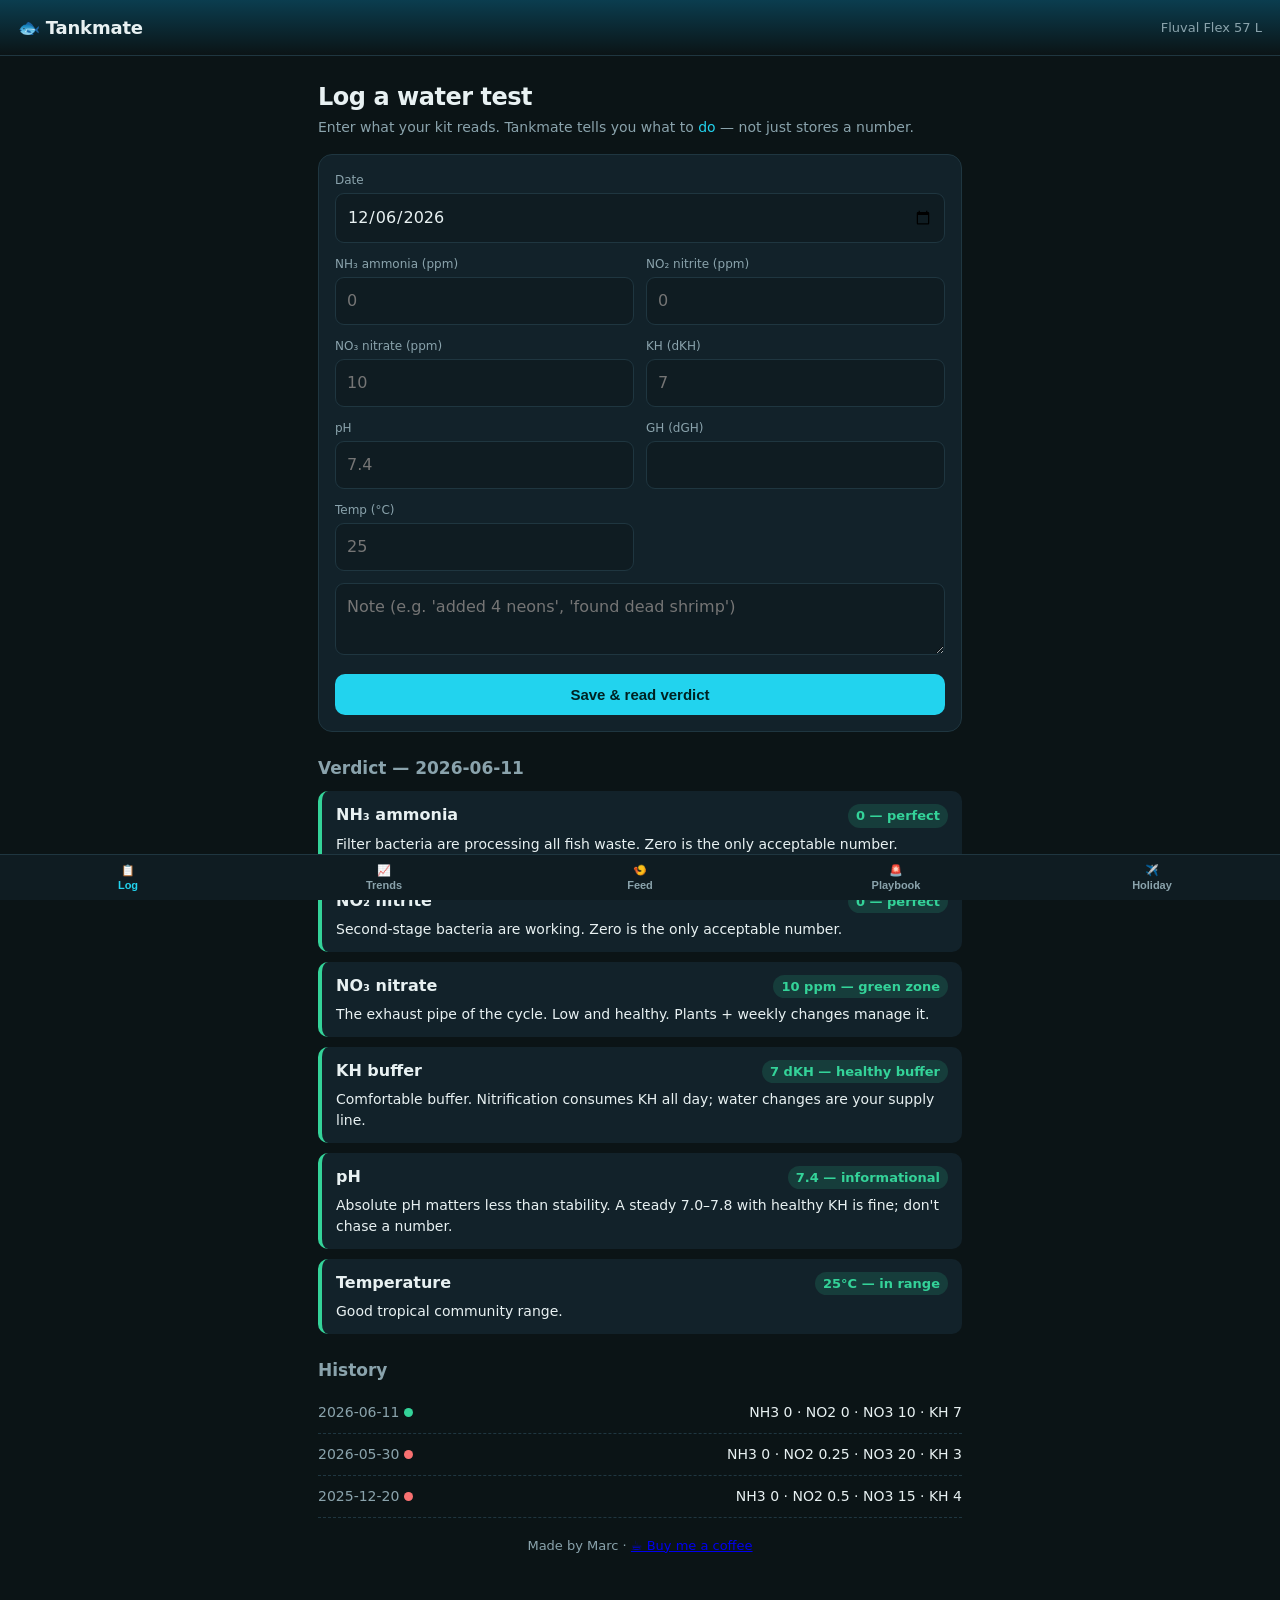
==== commit 1dce4fd6: "fix(engine): merge audit branch (#8) into calc-correctness Resolve the 3-hunk app.js conflict as doc" ====
--- a/index.html
+++ b/index.html
@@ -5,14 +5,6 @@
 <meta name="viewport" content="width=device-width, initial-scale=1, viewport-fit=cover">
 <meta name="theme-color" content="#0b3d4f">
 <title>Tankmate — your aquarium co-pilot</title>
-<meta name="description" content="Log your aquarium water tests and get a verdict and an action, not just a stored number. Free, no account, works offline; your data stays on your device.">
-<link rel="canonical" href="https://tankmate.joanmarcriera.es/">
-<meta property="og:type" content="website">
-<meta property="og:site_name" content="Tankmate">
-<meta property="og:title" content="Tankmate — your aquarium co-pilot">
-<meta property="og:description" content="Log your aquarium water tests and get a verdict and an action, not just a stored number. Free, no account, works offline; your data stays on your device.">
-<meta property="og:url" content="https://tankmate.joanmarcriera.es/">
-<link rel="icon" href="icon.svg" type="image/svg+xml">
 <link rel="manifest" href="manifest.webmanifest">
 <link rel="stylesheet" href="styles.css">
 </head>
@@ -86,7 +78,7 @@
     <div id="handover" aria-live="polite"></div>
   </section>
   <footer style="text-align:center;color:var(--mut);font-size:13px;padding:18px 0 4px">
-    Made by Marc · <a href="https://tankmate.joanmarcriera.es/privacy/">Privacy</a> · <a href="https://tankmate.joanmarcriera.es/support/">Support</a> · <a class="coffee-btn lemonsqueezy-button" href="https://marcriera.lemonsqueezy.com/checkout/buy/5fbc35a0-bd77-470f-8e9b-e184199a3f4f?embed=1" style="display:none">☕ Buy me a coffee</a>
+    Made by Marc · <a class="coffee-btn lemonsqueezy-button" href="https://marcriera.lemonsqueezy.com/checkout/buy/5fbc35a0-bd77-470f-8e9b-e184199a3f4f?embed=1" style="display:none">☕ Buy me a coffee</a>
   </footer>
 </main>
 
--- a/styles.css
+++ b/styles.css
@@ -1,16 +1,8 @@
 :root{
   --bg:#0b1416; --panel:#12222a; --panel2:#0f1c22; --line:#1f3640; --ink:#e8f1f2; --mut:#8aa3ac;
   --good:#34d399; --warn:#fbbf24; --bad:#f87171; --acc:#22d3ee; --acc-d:#0b3d4f;
-  /* Form-field outline: >= 3:1 against --panel/--panel2 (WCAG 1.4.11 non-text contrast). */
-  --field:#557785;
 }
 *{box-sizing:border-box} html,body{margin:0}
-/* Keep focused / scrolled-to elements clear of the sticky header and fixed tab bar (WCAG 2.4.11). */
-html{scroll-padding-top:calc(64px + env(safe-area-inset-top));scroll-padding-bottom:calc(74px + env(safe-area-inset-bottom))}
-/* Default link blue is 1.98:1 on the dark background; use the accent (10.3:1). */
-a{color:var(--acc)}
-/* Text for screen readers only (e.g. the verdict behind a coloured dot). */
-.sr-only{position:absolute;width:1px;height:1px;padding:0;margin:-1px;overflow:hidden;clip:rect(0 0 0 0);white-space:nowrap;border:0}
 body{font:16px/1.5 system-ui,-apple-system,Segoe UI,Roboto,sans-serif;background:var(--bg);color:var(--ink);padding-bottom:74px}
 /* The top padding picks up the device's safe-area inset so the header clears the
    status bar / Dynamic Island when Tankmate runs full-screen: added to the Home
@@ -29,7 +21,7 @@
 .card{background:var(--panel);border:1px solid var(--line);border-radius:14px;padding:16px;margin-bottom:14px}
 .card.hero{background:linear-gradient(135deg,#123,var(--panel));border-color:var(--acc-d)}
 label{display:block;font-size:12px;color:var(--mut);margin:0 0 4px}
-input,textarea,select{width:100%;padding:11px;border-radius:9px;border:1px solid var(--field);background:var(--panel2);color:var(--ink);font:inherit}
+input,textarea,select{width:100%;padding:11px;border-radius:9px;border:1px solid var(--line);background:var(--panel2);color:var(--ink);font:inherit}
 .row{margin-bottom:12px} .grid2{display:grid;grid-template-columns:1fr 1fr;gap:12px;margin-bottom:12px}
 textarea{min-height:54px;margin-bottom:12px;resize:vertical}
 button{cursor:pointer;border:none;border-radius:10px;background:var(--acc);color:#022;font-weight:700;padding:12px 16px;font-size:15px;width:100%}
@@ -58,12 +50,15 @@
 .rot.today{border-color:var(--acc);background:rgba(34,211,238,.07)}
 .rot .day{font-weight:700;width:46px} .rot .food{flex:1} .rot .port{color:var(--mut);font-size:13px;text-align:right}
 .sheet{background:#fff;color:#111;border-radius:12px;padding:20px;font-size:14px;line-height:1.6}
-.sheet h2{margin:.2em 0;font-size:1.17em;color:inherit} .sheet ul{padding-left:18px} .sheet .box{border:1px dashed #999;border-radius:8px;padding:10px;margin:10px 0}
+.sheet h3{margin:.2em 0} .sheet ul{padding-left:18px} .sheet .box{border:1px dashed #999;border-radius:8px;padding:10px;margin:10px 0}
 .sheet .print{background:#0b3d4f;color:#fff}
-.sheet a{color:#0b3d4f}
 .tabbar{position:fixed;bottom:0;left:0;right:0;display:flex;background:var(--panel2);border-top:1px solid var(--line);padding-bottom:env(safe-area-inset-bottom)}
 .tabbar button{flex:1;background:none;color:var(--mut);font-weight:600;font-size:11px;display:flex;flex-direction:column;align-items:center;gap:2px;padding:9px 0;border-radius:0}
 .tabbar button span{font-size:11px} .tabbar button.active{color:var(--acc)}
 canvas{width:100%} .legend{display:flex;gap:14px;flex-wrap:wrap;font-size:12px;color:var(--mut);margin-top:8px}
 .legend i{display:inline-block;width:10px;height:3px;margin-right:4px;vertical-align:middle}
 .empty{color:var(--mut);font-size:14px;text-align:center;padding:20px}
+/* Keyboard focus must be visible on the dark theme (buttons, inputs, playbook summaries). */
+:focus-visible{outline:2px solid var(--acc);outline-offset:2px}
+.sheet :focus-visible{outline-color:#0b3d4f}
+@media (prefers-reduced-motion:reduce){.tab.active{animation:none}}
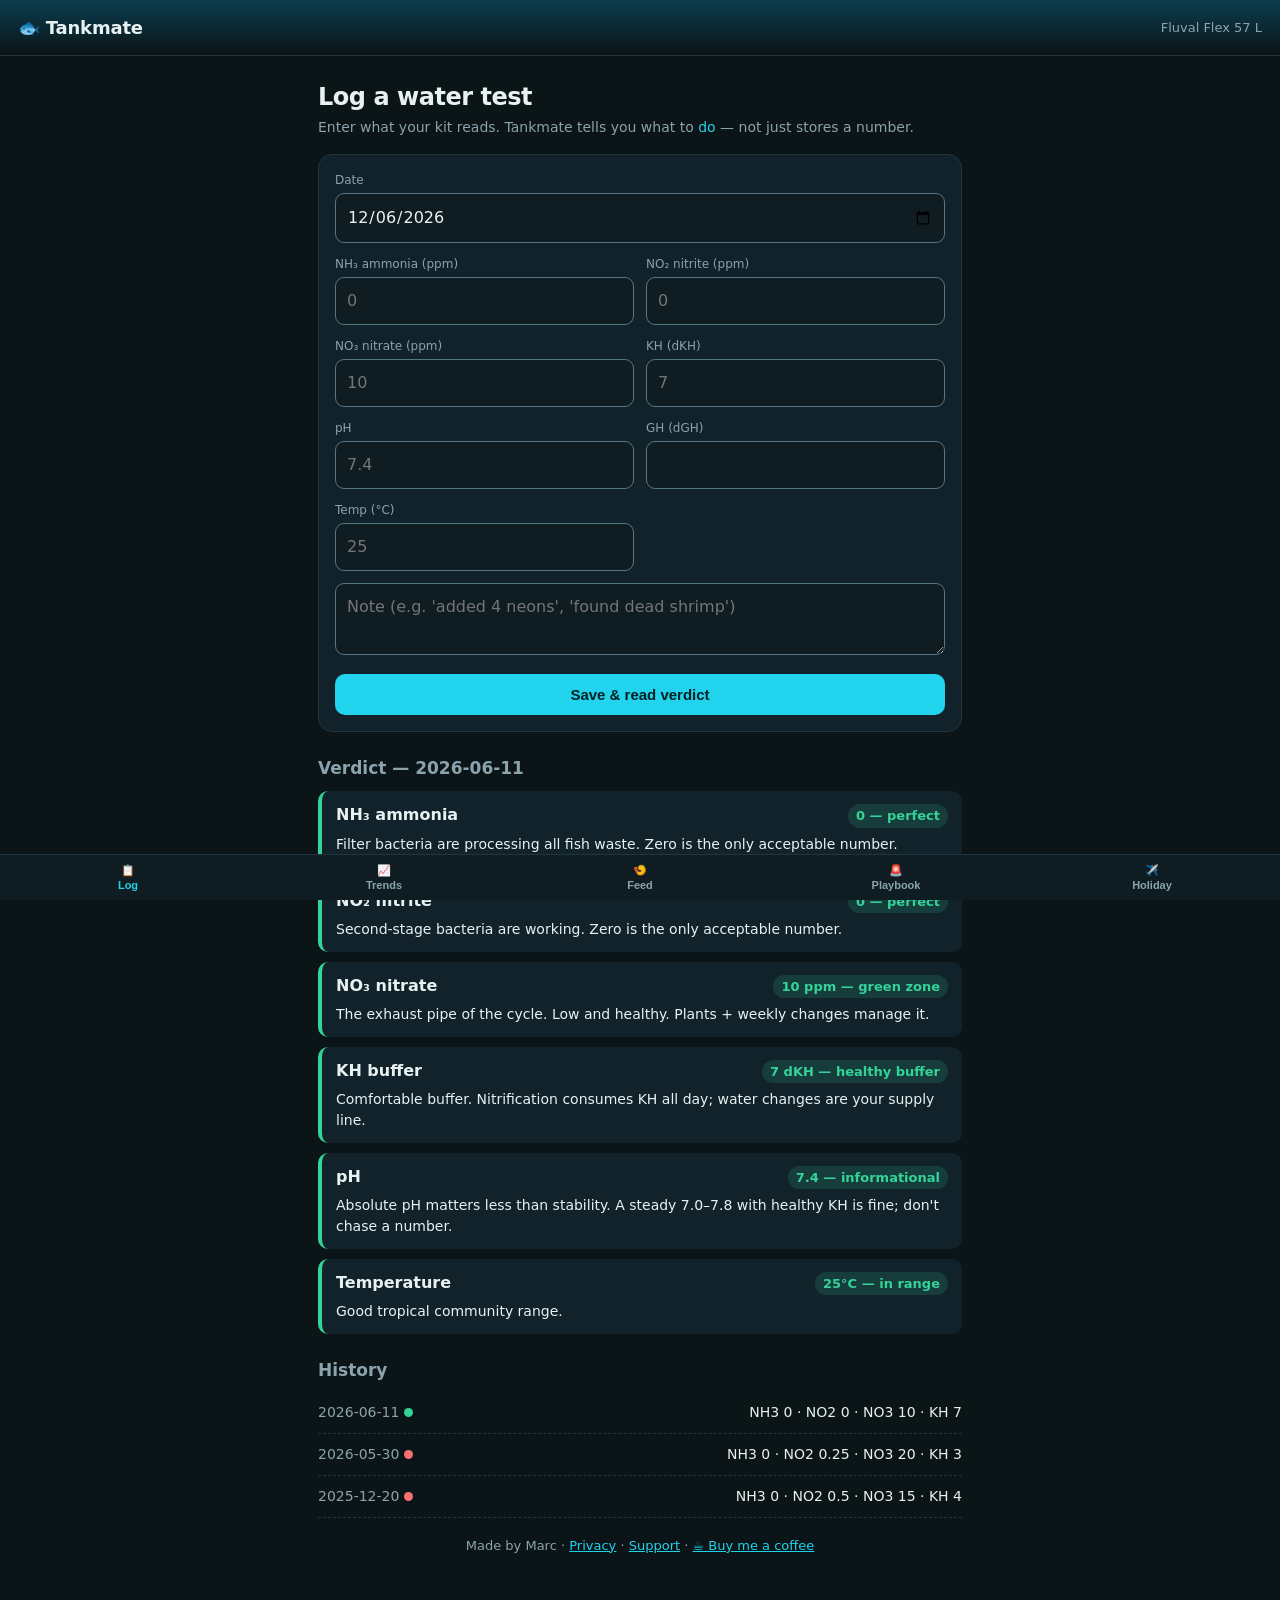
==== commit 3760fcbc: "fix(pwa): merge calc-correctness branch (#11, with #8/#9/#12) into a11y Resolve the 4-hunk app.js co" ====
--- a/index.html
+++ b/index.html
@@ -5,19 +5,27 @@
 <meta name="viewport" content="width=device-width, initial-scale=1, viewport-fit=cover">
 <meta name="theme-color" content="#0b3d4f">
 <title>Tankmate — your aquarium co-pilot</title>
+<meta name="description" content="Log your aquarium water tests and get a verdict and an action, not just a stored number. Free, no account, works offline; your data stays on your device.">
+<link rel="canonical" href="https://tankmate.joanmarcriera.es/">
+<meta property="og:type" content="website">
+<meta property="og:site_name" content="Tankmate">
+<meta property="og:title" content="Tankmate — your aquarium co-pilot">
+<meta property="og:description" content="Log your aquarium water tests and get a verdict and an action, not just a stored number. Free, no account, works offline; your data stays on your device.">
+<meta property="og:url" content="https://tankmate.joanmarcriera.es/">
+<link rel="icon" href="icon.svg" type="image/svg+xml">
 <link rel="manifest" href="manifest.webmanifest">
 <link rel="stylesheet" href="styles.css">
 </head>
 <body>
 <header>
-  <div class="brand">🐟 <b>Tankmate</b></div>
+  <div class="brand"><span aria-hidden="true">🐟</span> <b>Tankmate</b></div>
   <div class="tankname" id="tankname">Fluval Flex 57 L</div>
 </header>
 
 <main>
   <!-- LOG TAB -->
   <section id="tab-log" class="tab active">
-    <h1>Log a water test</h1>
+    <h1 tabindex="-1">Log a water test</h1>
     <p class="sub">Enter what your kit reads. Tankmate tells you what to <em>do</em> — not just stores a number.</p>
     <form id="testform" class="card">
       <div class="row"><label for="f-date">Date</label><input type="date" id="f-date"></div>
@@ -40,7 +48,7 @@
 
   <!-- TRENDS TAB -->
   <section id="tab-trends" class="tab">
-    <h1>Trends</h1>
+    <h1 tabindex="-1">Trends</h1>
     <p class="sub">The rate of change matters more than any single reading.</p>
     <div id="trend-cards"></div>
     <div class="card"><canvas id="chart" height="180" role="img" aria-label="Chart of nitrate and KH over time; the figures are in the cards above and the history list."></canvas><div class="legend" id="legend"></div></div>
@@ -48,7 +56,7 @@
 
   <!-- FEEDING TAB -->
   <section id="tab-feed" class="tab">
-    <h1>Feeding</h1>
+    <h1 tabindex="-1">Feeding</h1>
     <div id="feed-today" class="card hero"></div>
     <h2>Daily schedule</h2>
     <div class="card">
@@ -61,14 +69,14 @@
 
   <!-- PLAYBOOK TAB -->
   <section id="tab-playbook" class="tab">
-    <h1>Incident playbook</h1>
+    <h1 tabindex="-1">Incident playbook</h1>
     <p class="sub">Almost every freshwater emergency has the same first move: a partial water change.</p>
     <div id="playbook"></div>
   </section>
 
   <!-- HOLIDAY TAB -->
   <section id="tab-holiday" class="tab">
-    <h1>Holiday handover</h1>
+    <h1 tabindex="-1">Holiday handover</h1>
     <p class="sub">A friend-proof sheet for when you're away. No app does this — that's the point.</p>
     <div class="card">
       <div class="row"><label for="h-days">Days away</label><input type="number" id="h-days" value="7" min="1" max="365" step="1"></div>
@@ -78,7 +86,7 @@
     <div id="handover" aria-live="polite"></div>
   </section>
   <footer style="text-align:center;color:var(--mut);font-size:13px;padding:18px 0 4px">
-    Made by Marc · <a class="coffee-btn lemonsqueezy-button" href="https://marcriera.lemonsqueezy.com/checkout/buy/5fbc35a0-bd77-470f-8e9b-e184199a3f4f?embed=1" style="display:none">☕ Buy me a coffee</a>
+    Made by Marc · <a href="https://tankmate.joanmarcriera.es/privacy/">Privacy</a> · <a href="https://tankmate.joanmarcriera.es/support/">Support</a> · <a class="coffee-btn lemonsqueezy-button" href="https://marcriera.lemonsqueezy.com/checkout/buy/5fbc35a0-bd77-470f-8e9b-e184199a3f4f?embed=1" style="display:none">☕ Buy me a coffee</a>
   </footer>
 </main>
 
--- a/styles.css
+++ b/styles.css
@@ -1,8 +1,16 @@
 :root{
   --bg:#0b1416; --panel:#12222a; --panel2:#0f1c22; --line:#1f3640; --ink:#e8f1f2; --mut:#8aa3ac;
   --good:#34d399; --warn:#fbbf24; --bad:#f87171; --acc:#22d3ee; --acc-d:#0b3d4f;
+  /* Form-field outline: >= 3:1 against --panel/--panel2 (WCAG 1.4.11 non-text contrast). */
+  --field:#557785;
 }
 *{box-sizing:border-box} html,body{margin:0}
+/* Keep focused / scrolled-to elements clear of the sticky header and fixed tab bar (WCAG 2.4.11). */
+html{scroll-padding-top:calc(64px + env(safe-area-inset-top));scroll-padding-bottom:calc(74px + env(safe-area-inset-bottom))}
+/* Default link blue is 1.98:1 on the dark background; use the accent (10.3:1). */
+a{color:var(--acc)}
+/* Text for screen readers only (e.g. the verdict behind a coloured dot). */
+.sr-only{position:absolute;width:1px;height:1px;padding:0;margin:-1px;overflow:hidden;clip:rect(0 0 0 0);white-space:nowrap;border:0}
 body{font:16px/1.5 system-ui,-apple-system,Segoe UI,Roboto,sans-serif;background:var(--bg);color:var(--ink);padding-bottom:74px}
 /* The top padding picks up the device's safe-area inset so the header clears the
    status bar / Dynamic Island when Tankmate runs full-screen: added to the Home
@@ -21,7 +29,7 @@
 .card{background:var(--panel);border:1px solid var(--line);border-radius:14px;padding:16px;margin-bottom:14px}
 .card.hero{background:linear-gradient(135deg,#123,var(--panel));border-color:var(--acc-d)}
 label{display:block;font-size:12px;color:var(--mut);margin:0 0 4px}
-input,textarea,select{width:100%;padding:11px;border-radius:9px;border:1px solid var(--line);background:var(--panel2);color:var(--ink);font:inherit}
+input,textarea,select{width:100%;padding:11px;border-radius:9px;border:1px solid var(--field);background:var(--panel2);color:var(--ink);font:inherit}
 .row{margin-bottom:12px} .grid2{display:grid;grid-template-columns:1fr 1fr;gap:12px;margin-bottom:12px}
 textarea{min-height:54px;margin-bottom:12px;resize:vertical}
 button{cursor:pointer;border:none;border-radius:10px;background:var(--acc);color:#022;font-weight:700;padding:12px 16px;font-size:15px;width:100%}
@@ -50,8 +58,9 @@
 .rot.today{border-color:var(--acc);background:rgba(34,211,238,.07)}
 .rot .day{font-weight:700;width:46px} .rot .food{flex:1} .rot .port{color:var(--mut);font-size:13px;text-align:right}
 .sheet{background:#fff;color:#111;border-radius:12px;padding:20px;font-size:14px;line-height:1.6}
-.sheet h3{margin:.2em 0} .sheet ul{padding-left:18px} .sheet .box{border:1px dashed #999;border-radius:8px;padding:10px;margin:10px 0}
+.sheet h2{margin:.2em 0;font-size:1.17em;color:inherit} .sheet ul{padding-left:18px} .sheet .box{border:1px dashed #999;border-radius:8px;padding:10px;margin:10px 0}
 .sheet .print{background:#0b3d4f;color:#fff}
+.sheet a{color:#0b3d4f}
 .tabbar{position:fixed;bottom:0;left:0;right:0;display:flex;background:var(--panel2);border-top:1px solid var(--line);padding-bottom:env(safe-area-inset-bottom)}
 .tabbar button{flex:1;background:none;color:var(--mut);font-weight:600;font-size:11px;display:flex;flex-direction:column;align-items:center;gap:2px;padding:9px 0;border-radius:0}
 .tabbar button span{font-size:11px} .tabbar button.active{color:var(--acc)}
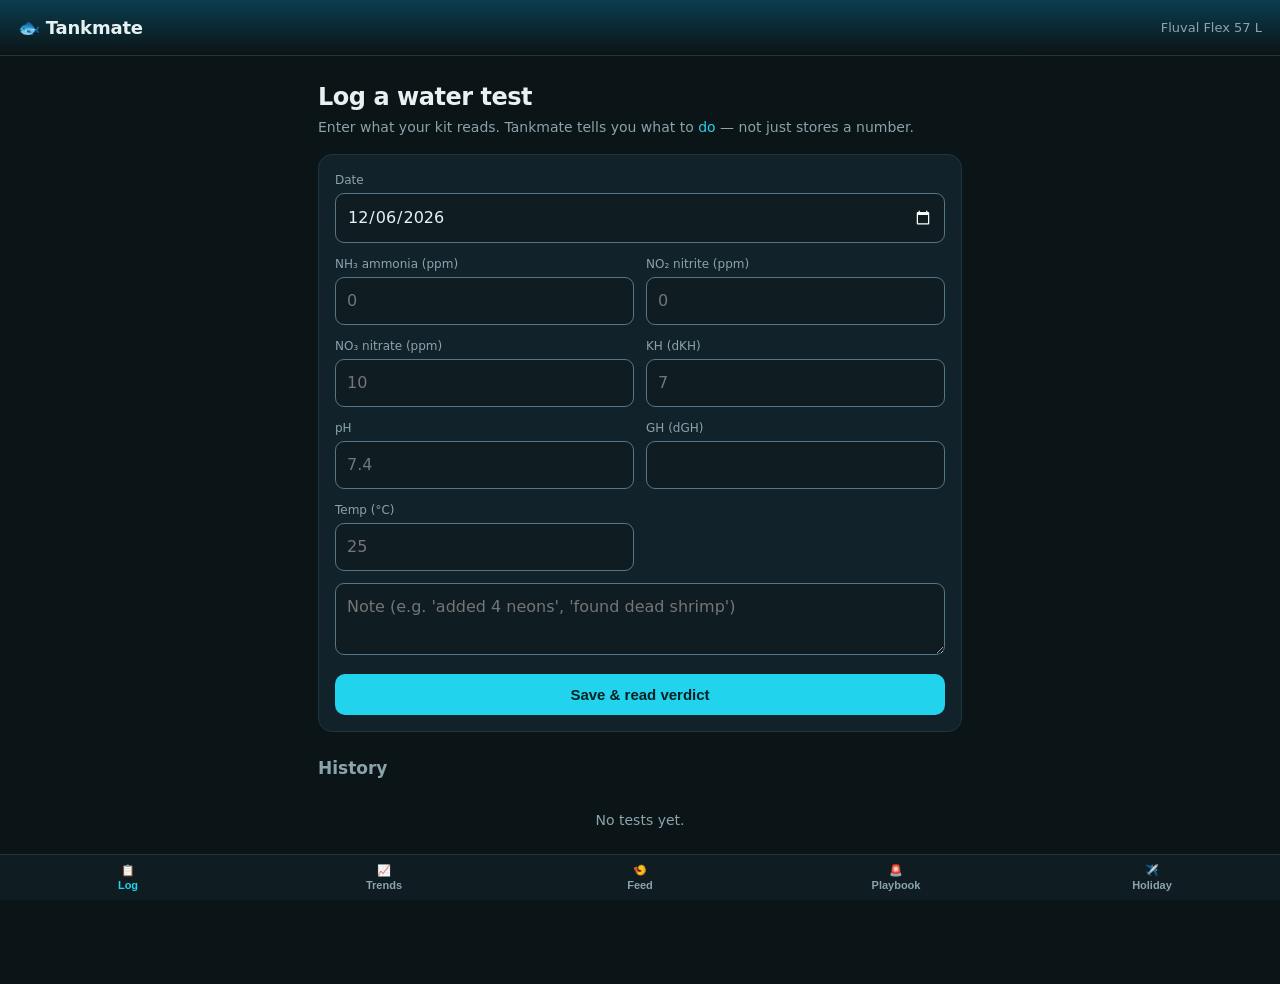
==== commit a4279882: "merge: GitHub main 69c7227 (live-mode coffee checkout) into the review branch GitHub main gained 69c" ====
--- a/index.html
+++ b/index.html
@@ -5,38 +5,39 @@
 <meta name="viewport" content="width=device-width, initial-scale=1, viewport-fit=cover">
 <meta name="theme-color" content="#0b3d4f">
 <title>Tankmate — your aquarium co-pilot</title>
-<meta name="description" content="Log your aquarium water tests and get a verdict and an action, not just a stored number. Free, no account, works offline; your data stays on your device.">
-<link rel="canonical" href="https://tankmate.joanmarcriera.es/">
+<meta name="description" content="Free local-first aquarium app: log water tests and get a plain verdict and action for ammonia, nitrite, nitrate, KH and pH, plus trends, feeding rotation, an incident playbook and a holiday handover sheet. Works offline; your data stays on your device.">
+<meta name="color-scheme" content="dark">
 <meta property="og:type" content="website">
-<meta property="og:site_name" content="Tankmate">
 <meta property="og:title" content="Tankmate — your aquarium co-pilot">
-<meta property="og:description" content="Log your aquarium water tests and get a verdict and an action, not just a stored number. Free, no account, works offline; your data stays on your device.">
-<meta property="og:url" content="https://tankmate.joanmarcriera.es/">
+<meta property="og:description" content="Log a water test, get a verdict and what to do next. Offline, private, no account.">
+<meta name="twitter:card" content="summary">
 <link rel="icon" href="icon.svg" type="image/svg+xml">
 <link rel="manifest" href="manifest.webmanifest">
 <link rel="stylesheet" href="styles.css">
 </head>
 <body>
 <header>
-  <div class="brand"><span aria-hidden="true">🐟</span> <b>Tankmate</b></div>
+  <div class="brand">🐟 <b>Tankmate</b></div>
   <div class="tankname" id="tankname">Fluval Flex 57 L</div>
 </header>
+
+<noscript><p style="padding:16px">Tankmate needs JavaScript to run. Nothing is sent anywhere: your tests stay on this device.</p></noscript>
 
 <main>
   <!-- LOG TAB -->
   <section id="tab-log" class="tab active">
-    <h1 tabindex="-1">Log a water test</h1>
+    <h1>Log a water test</h1>
     <p class="sub">Enter what your kit reads. Tankmate tells you what to <em>do</em> — not just stores a number.</p>
     <form id="testform" class="card">
       <div class="row"><label for="f-date">Date</label><input type="date" id="f-date"></div>
       <div class="grid2">
-        <div><label for="f-nh3">NH₃ ammonia (ppm)</label><input type="number" min="0" step="0.01" id="f-nh3" placeholder="0"></div>
-        <div><label for="f-no2">NO₂ nitrite (ppm)</label><input type="number" min="0" step="0.01" id="f-no2" placeholder="0"></div>
-        <div><label for="f-no3">NO₃ nitrate (ppm)</label><input type="number" min="0" step="1" id="f-no3" placeholder="10"></div>
-        <div><label for="f-kh">KH (dKH)</label><input type="number" min="0" step="1" id="f-kh" placeholder="7"></div>
-        <div><label for="f-ph">pH</label><input type="number" min="0" step="0.1" id="f-ph" placeholder="7.4"></div>
-        <div><label for="f-gh">GH (dGH)</label><input type="number" min="0" step="1" id="f-gh" placeholder=""></div>
-        <div><label for="f-temp">Temp (°C)</label><input type="number" min="0" step="0.1" id="f-temp" placeholder="25"></div>
+        <div><label for="f-nh3">NH₃ ammonia (ppm)</label><input type="number" step="0.01" id="f-nh3" inputmode="decimal" autocomplete="off" placeholder="0"></div>
+        <div><label for="f-no2">NO₂ nitrite (ppm)</label><input type="number" step="0.01" id="f-no2" inputmode="decimal" autocomplete="off" placeholder="0"></div>
+        <div><label for="f-no3">NO₃ nitrate (ppm)</label><input type="number" step="1" id="f-no3" inputmode="numeric" autocomplete="off" placeholder="10"></div>
+        <div><label for="f-kh">KH (dKH)</label><input type="number" step="1" id="f-kh" inputmode="numeric" autocomplete="off" placeholder="7"></div>
+        <div><label for="f-ph">pH</label><input type="number" step="0.1" id="f-ph" inputmode="decimal" autocomplete="off" placeholder="7.4"></div>
+        <div><label for="f-gh">GH (dGH)</label><input type="number" step="1" id="f-gh" inputmode="numeric" autocomplete="off" placeholder=""></div>
+        <div><label for="f-temp">Temp (°C)</label><input type="number" step="0.1" id="f-temp" inputmode="decimal" autocomplete="off" placeholder="25"></div>
       </div>
       <textarea id="f-note" aria-label="Note" placeholder="Note (e.g. 'added 4 neons', 'found dead shrimp')"></textarea>
       <button type="submit">Save & read verdict</button>
@@ -48,15 +49,15 @@
 
   <!-- TRENDS TAB -->
   <section id="tab-trends" class="tab">
-    <h1 tabindex="-1">Trends</h1>
+    <h1>Trends</h1>
     <p class="sub">The rate of change matters more than any single reading.</p>
     <div id="trend-cards"></div>
-    <div class="card"><canvas id="chart" height="180" role="img" aria-label="Chart of nitrate and KH over time; the figures are in the cards above and the history list."></canvas><div class="legend" id="legend"></div></div>
+    <div class="card"><canvas id="chart" height="180" role="img" aria-label="Chart of nitrate and KH over time"></canvas><div class="legend" id="legend"></div></div>
   </section>
 
   <!-- FEEDING TAB -->
   <section id="tab-feed" class="tab">
-    <h1 tabindex="-1">Feeding</h1>
+    <h1>Feeding</h1>
     <div id="feed-today" class="card hero"></div>
     <h2>Daily schedule</h2>
     <div class="card">
@@ -69,38 +70,45 @@
 
   <!-- PLAYBOOK TAB -->
   <section id="tab-playbook" class="tab">
-    <h1 tabindex="-1">Incident playbook</h1>
+    <h1>Incident playbook</h1>
     <p class="sub">Almost every freshwater emergency has the same first move: a partial water change.</p>
     <div id="playbook"></div>
   </section>
 
   <!-- HOLIDAY TAB -->
   <section id="tab-holiday" class="tab">
-    <h1 tabindex="-1">Holiday handover</h1>
+    <h1>Holiday handover</h1>
     <p class="sub">A friend-proof sheet for when you're away. No app does this — that's the point.</p>
     <div class="card">
-      <div class="row"><label for="h-days">Days away</label><input type="number" id="h-days" value="7" min="1" max="365" step="1"></div>
+      <div class="row"><label for="h-days">Days away</label><input type="number" id="h-days" value="7" min="1"></div>
       <div class="row"><label for="h-friend">Friend's name</label><input type="text" id="h-friend" placeholder="(optional)"></div>
-      <button type="button" id="h-gen">Generate handover sheet</button>
+      <button id="h-gen">Generate handover sheet</button>
     </div>
-    <div id="handover" aria-live="polite"></div>
+    <div id="handover"></div>
   </section>
   <footer style="text-align:center;color:var(--mut);font-size:13px;padding:18px 0 4px">
-    Made by Marc · <a href="https://tankmate.joanmarcriera.es/privacy/">Privacy</a> · <a href="https://tankmate.joanmarcriera.es/support/">Support</a> · <a class="coffee-btn lemonsqueezy-button" href="https://marcriera.lemonsqueezy.com/checkout/buy/5fbc35a0-bd77-470f-8e9b-e184199a3f4f?embed=1" style="display:none">☕ Buy me a coffee</a>
+    Made by Marc · <a class="coffee-btn lemonsqueezy-button" href="https://marcriera.lemonsqueezy.com/checkout/buy/5fbc35a0-bd77-470f-8e9b-e184199a3f4f" target="_blank" rel="noopener noreferrer" style="display:none">☕ Buy me a coffee<span class="sr-only"> (opens in a new tab)</span></a>
   </footer>
 </main>
 
+<div id="tabannounce" class="sr-only" role="status"></div>
 <nav class="tabbar" aria-label="Sections">
-  <button type="button" data-tab="log" class="active" aria-current="page"><span aria-hidden="true">📋</span><span>Log</span></button>
-  <button type="button" data-tab="trends"><span aria-hidden="true">📈</span><span>Trends</span></button>
-  <button type="button" data-tab="feed"><span aria-hidden="true">🍤</span><span>Feed</span></button>
-  <button type="button" data-tab="playbook"><span aria-hidden="true">🚨</span><span>Playbook</span></button>
-  <button type="button" data-tab="holiday"><span aria-hidden="true">✈️</span><span>Holiday</span></button>
+  <button data-tab="log" class="active" aria-current="page"><span aria-hidden="true">📋</span><span>Log</span></button>
+  <button data-tab="trends"><span aria-hidden="true">📈</span><span>Trends</span></button>
+  <button data-tab="feed"><span aria-hidden="true">🍤</span><span>Feed</span></button>
+  <button data-tab="playbook"><span aria-hidden="true">🚨</span><span>Playbook</span></button>
+  <button data-tab="holiday"><span aria-hidden="true">✈️</span><span>Holiday</span></button>
 </nav>
 
+<div id="installnudge" class="nudge" role="note" hidden>
+  <span id="nudge-text"></span>
+  <button id="nudge-install" type="button" hidden>Install Tankmate</button>
+  <button id="nudge-close" type="button" aria-label="Dismiss">✕</button>
+</div>
+
+<script src="tanks.js"></script>
+<script src="nudge.js"></script>
 <script src="app.js"></script>
-<!-- Lemon Squeezy hosted-checkout overlay -->
-<script src="https://app.lemonsqueezy.com/js/lemon.js" defer></script>
 <script>
   // Reveal the coffee button only once a real checkout URL is configured.
   document.querySelectorAll('.coffee-btn').forEach(function (b) {
